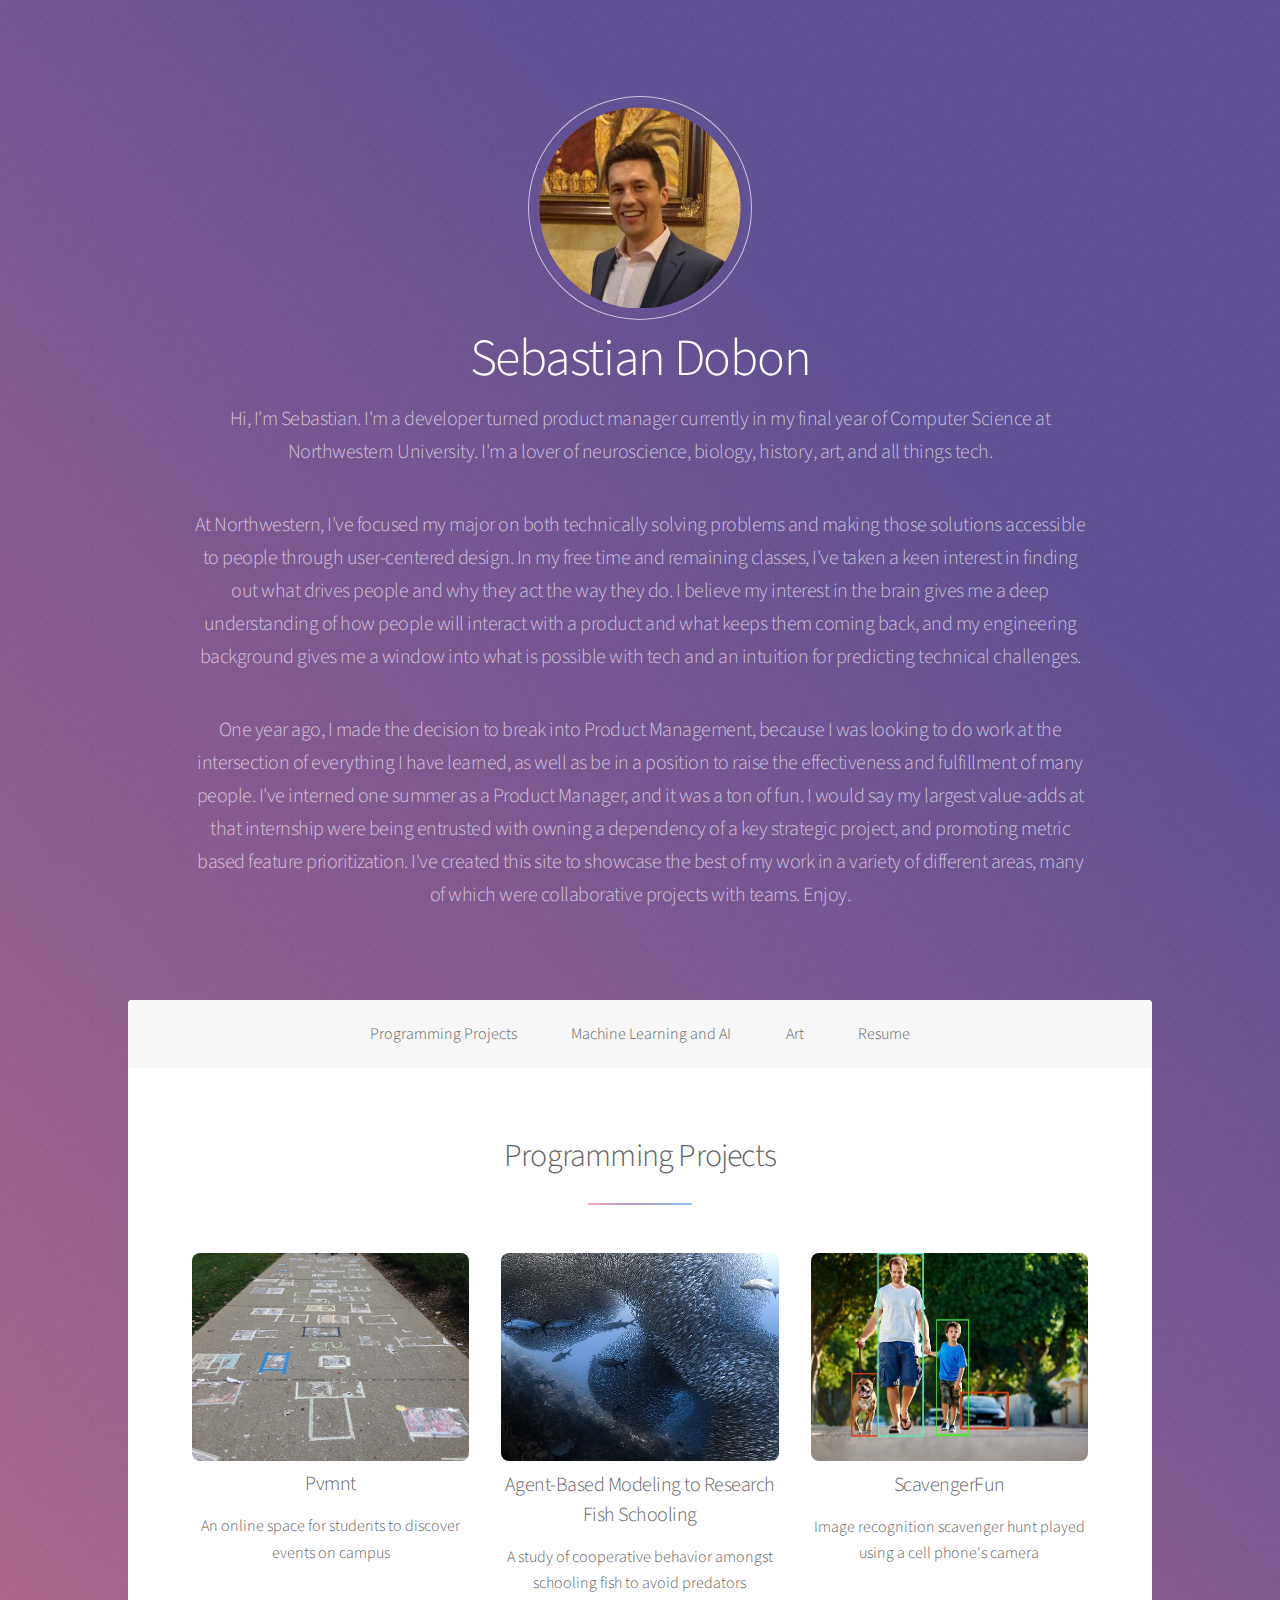
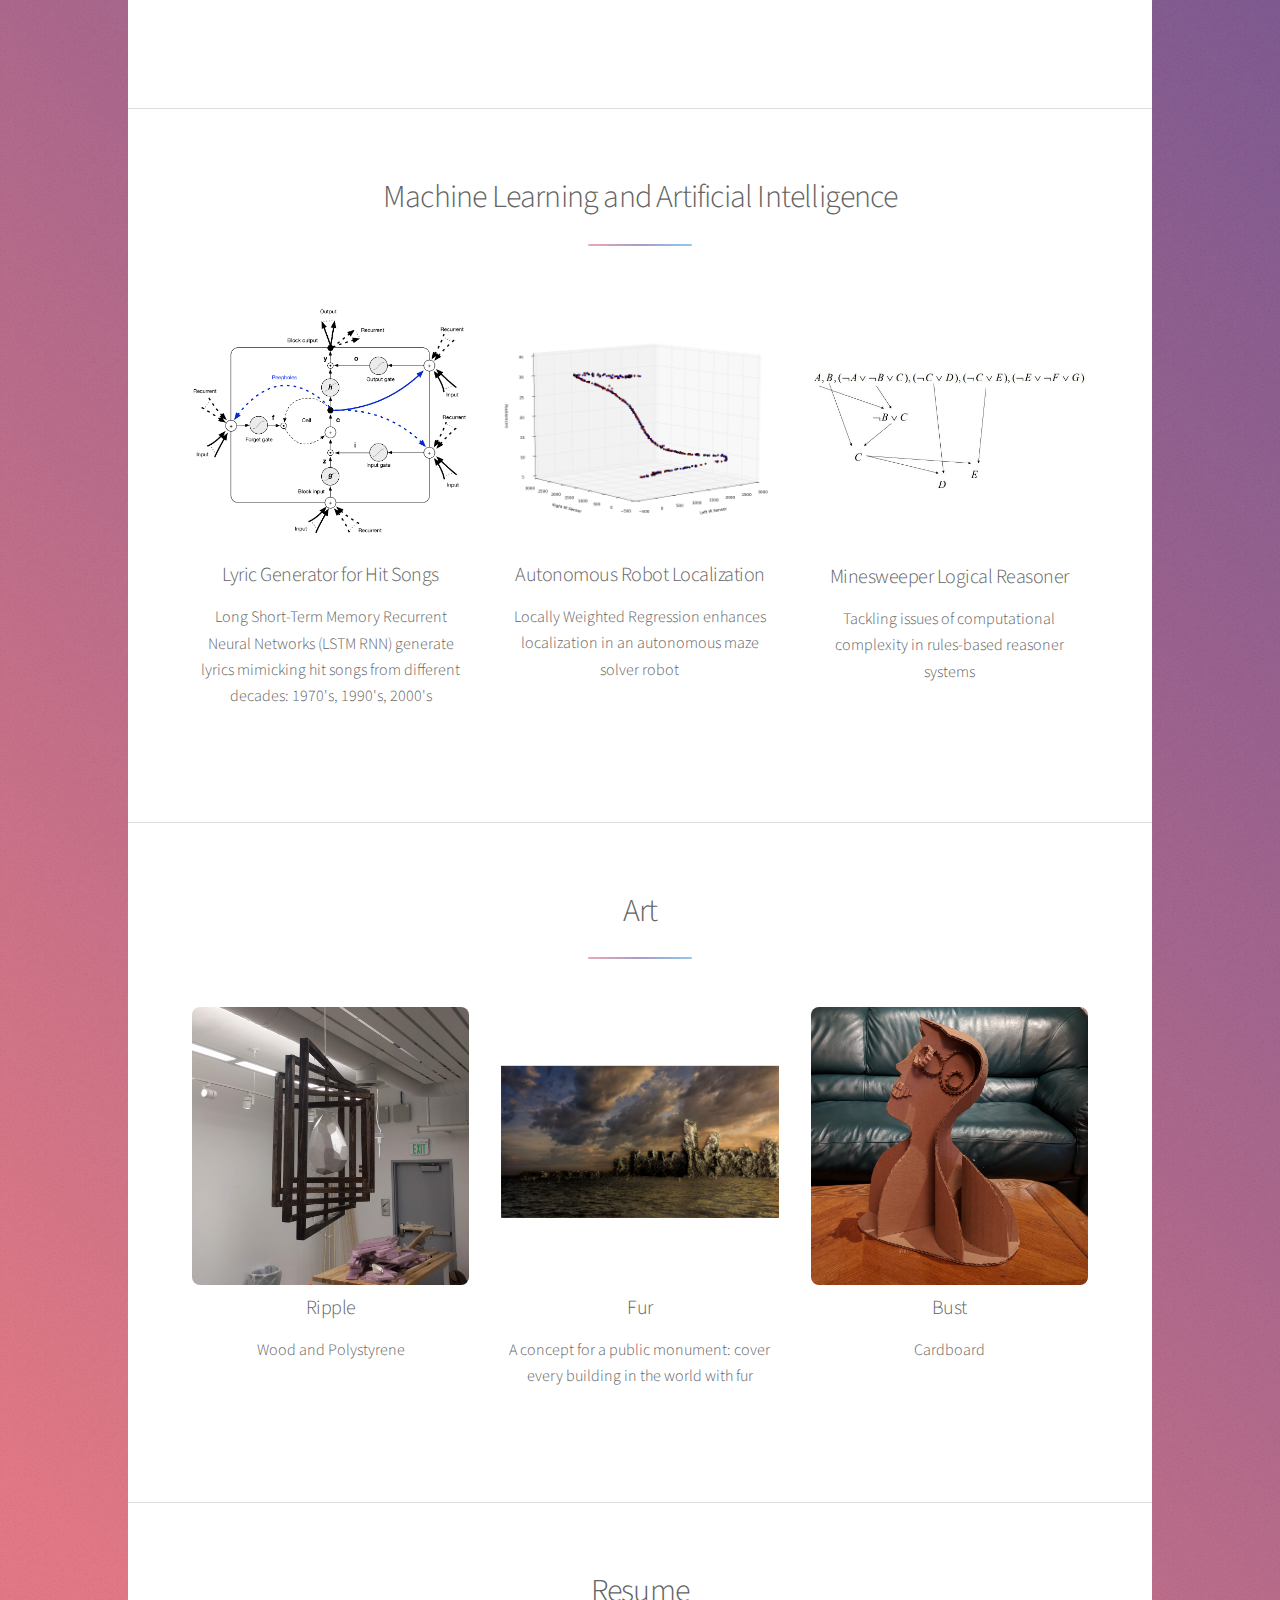
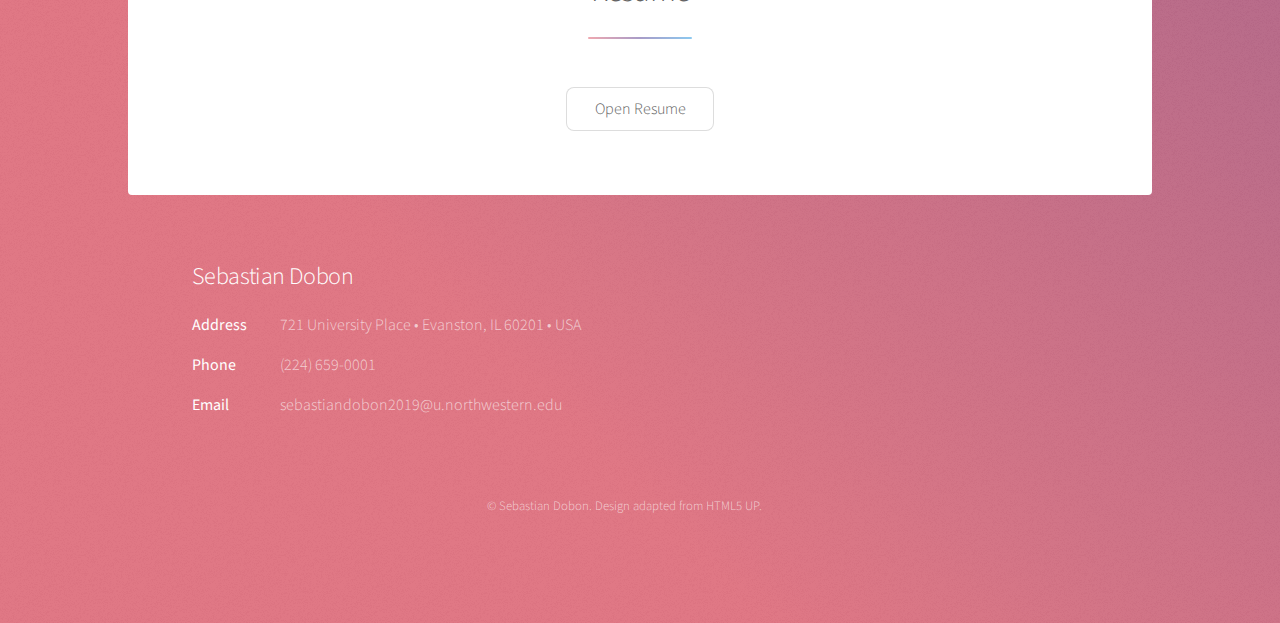
==== index.html @ e18beb7f "bio" ====
<!DOCTYPE HTML>

<html>
	<head>
		<title>Sebastian Dobon</title>
		<meta charset="utf-8" />
		<meta name="viewport" content="width=device-width, initial-scale=1, user-scalable=no" />
		<link rel="stylesheet" href="assets/css/main.css" />
		<link rel="shortcut icon" href="favicon.ico" type="image/x-icon">
		<noscript><link rel="stylesheet" href="assets/css/noscript.css" /></noscript>
		<!-- Global site tag (gtag.js) - Google Analytics -->
		<script async src="https://www.googletagmanager.com/gtag/js?id=UA-135000504-1"></script>
		<script>
		  window.dataLayer = window.dataLayer || [];
		  function gtag(){dataLayer.push(arguments);}
		  gtag('js', new Date());

		  gtag('config', 'UA-135000504-1');
		</script>

	</head>
	<body class="is-preload">

		<!-- Wrapper -->
			<div id="wrapper">

				<!-- Header -->
					<header id="header" class="alt">
						<span><img class="headshot" src="images/headshot.jpg" alt="" style="width: 25%"/></span>
						<h1>Sebastian Dobon</h1>
						<p>Hi, I'm Sebastian. I'm a developer turned product manager currently in my final year of Computer Science at Northwestern University. I'm a lover of neuroscience, biology, history, art, and all things tech.</p>
						 <!-- I've found my purpose to be to analyze how to get maximum enjoyment out of life, and share my findings with others. I love to see people laugh and smile.</p> -->
						<p>At Northwestern, I've focused my major on both technically solving problems and making those solutions accessible to people through user-centered design. In my free time and remaining classes, I've taken a keen interest in finding out what drives people and why they act the way they do.  I believe my interest in the brain gives me a deep understanding of how people will interact with a product and what keeps them coming back, and my engineering background gives me a window into what is possible with tech and an intuition for predicting technical challenges.</p>
						<p>One year ago, I made the decision to break into Product Management, because I was looking to do work at the intersection of everything I have learned, as well as be in a position to raise the effectiveness and fulfillment of many people. I've interned one summer as a Product Manager, and it was a ton of fun.  I would say my largest value-adds at that internship were being entrusted with owning a dependency of a key strategic project, and promoting metric based feature prioritization. I've created this site to showcase the best of my work in a variety of different areas, many of which were collaborative projects with teams. Enjoy.
					</p>
					</header>

				<!-- Nav -->
					<nav id="nav">
						<ul>
							<!-- <li><a href="#intro" class="active">Introduction</a></li> -->
							<li><a href="#second">Programming Projects</a></li>
							<li><a href="#first">Machine Learning and AI</a></li>
							<li><a href="#art">Art</a></li>
							<!-- <li><a href="assets/Sebastian Dobon2019.PDF" target="_blank">Resume</a></li> -->
							<li><a href="#resume">Resume</a></li>
						</ul>
					</nav>

				<!-- Main -->
					<div id="main">

						<!-- Programming Projects -->
							<section id="second" class="main special">
								<header class="major">
									<h2>Programming Projects</h2>
								</header>
								<ul class="features">
									<li style="cursor: pointer">
										<a href="./pages/pvmnt.html">
											<span><img class="image" src="images/pp/pvmnt/cover.jpg" alt="" style="max-width: 100%"/></span>
											<h3>Pvmnt</h3>
											<p>An online space for students to discover events on campus</p>
										</a>
									</li>
									<li style="cursor: pointer">
										<a href="./pages/schooling.html">
											<span><img class="image" src="images/pp/schooling/cover.jpg" alt="" style="max-width: 100%"/></span>
											<h3>Agent-Based Modeling to Research Fish Schooling</h3>
											<p>A study of cooperative behavior amongst schooling fish to avoid predators</p>
										</a>
									</li>
									<li style="cursor: pointer">
										<a href="./pages/sf.html">
											<span><img class="image" src="images/pp/sf/cover.jpg" alt="" style="max-width: 100%"/></span>
											<h3>ScavengerFun</h3>
											<p>Image recognition scavenger hunt played using a cell phone's camera</p>
										</a>
									</li>
								</ul>
								<!-- <footer class="major">
									<ul class="actions special">
										<li><a href="generic.html" class="button">Learn More</a></li>
									</ul>
								</footer> -->
							</section>

						<!-- AI -->
							<section id="first" class="main special">
								<header class="major">
									<h2>Machine Learning and Artificial Intelligence</h2>
								</header>
								<ul class="features">
									<li style="cursor: pointer">
										<a href="./pages/lstm.html">
											<span><img src="images/mlai/lstm/cover.png" alt="" style="max-width: 100%"/ ></span>
											<h3>Lyric Generator for Hit Songs</h3>
											<p>Long Short-Term Memory Recurrent Neural Networks (LSTM RNN) generate lyrics mimicking hit songs from different decades: 1970's, 1990's, 2000's</p>
										</a>
									</li>
									<li style="cursor: pointer">
										<a href="./pages/localization.html">
											<span><img src="images/mlai/localization/cover.png" alt="" style="max-width: 100%"/ ></span>
											<h3>Autonomous Robot Localization</h3>
											<p>Locally Weighted Regression enhances localization in an autonomous maze solver robot</p>
										</a>
									</li>
									<li style="cursor: pointer">
										<a href="./pages/minesweeper.html">
											<span><img src="images/mlai/minesweeper/cover.png" alt="" style="max-width: 100%"/ ></span>
											<h3>Minesweeper Logical Reasoner</h3>
											<p>Tackling issues of computational complexity in rules-based reasoner systems</p>
										</a>
									</li>
								</ul>
								<!-- <footer class="major">
									<ul class="actions special">
										<li><a href="generic.html" class="button">Learn More</a></li>
									</ul>
								</footer> -->
							</section>



						<!-- Art -->
							<section id="art" class="main special">
									<header class="major">
										<h2>Art</h2>
									</header>
									<ul class="features">
										<li  style="cursor: pointer">
											<a href="images/art/ripple/cover.jpg">
												<span><img class="image" src="images/art/ripple/cover.jpg" alt="" style="max-width: 100%"/></span>
												<h3>Ripple</h3>
												<p>Wood and Polystyrene</p>
											</a>
										</li>
										<li style="cursor: pointer">
											<a href="images/art/fur/cover.jpg">
												<span><img class="image" src="images/art/fur/cover.jpg" alt="" style="max-width: 100%"/></span>
												<h3>Fur</h3>
												<p>A concept for a public monument: cover every building in the world with fur</p>
											</a>
										</li>
										<li style="cursor: pointer">
											<a href="images/art/bust/cover.jpg">
												<span><img class="image" src="images/art/bust/cover.jpg" alt="" style="max-width: 100%"/></span>
												<h3>Bust</h3>
												<p>Cardboard</p>
											</a>
										</li>
									</ul>
									<!-- <footer class="major">
										<ul class="actions special">
											<li><a href="generic.html" class="button">Learn More</a></li>
										</ul>
									</footer> -->
								</section>

							<!-- Resume -->
								<section id="resume" class="main special">
										<header class="major">
											<h2>Resume</h2>
										</header>
										<ul class="actions">
											<li class="center"><a href="SebastianDobon2019.pdf" target="_blank" class="button">Open Resume</a></li>
										</ul>
									</section>



					</div>

				<!-- Footer -->
					<footer id="footer">
						<!-- <section>
							<h2>Aliquam sed mauris</h2>
							<p>Sed lorem ipsum dolor sit amet et nullam consequat feugiat consequat magna adipiscing tempus etiam dolore veroeros. eget dapibus mauris. Cras aliquet, nisl ut viverra sollicitudin, ligula erat egestas velit, vitae tincidunt odio.</p>
							<ul class="actions">
								<li><a href="generic.html" class="button">Learn More</a></li>
							</ul>
						</section> -->
						<section>
							<h2>Sebastian Dobon</h2>
							<dl class="alt">
								<dt>Address</dt>
								<dd>721 University Place &bull; Evanston, IL 60201 &bull; USA</dd>
								<dt>Phone</dt>
								<dd>(224) 659-0001</dd>
								<dt>Email</dt>
								<dd><a href="#">sebastiandobon2019@u.northwestern.edu</a></dd>
							</dl>
							<!-- <ul class="icons">
								<li><a href="#" class="icon fa-twitter alt"><span class="label">Twitter</span></a></li>
								<li><a href="#" class="icon fa-facebook alt"><span class="label">Facebook</span></a></li>
								<li><a href="#" class="icon fa-instagram alt"><span class="label">Instagram</span></a></li>
								<li><a href="#" class="icon fa-github alt"><span class="label">GitHub</span></a></li>
								<li><a href="#" class="icon fa-dribbble alt"><span class="label">Dribbble</span></a></li>
							</ul> -->
						</section>
						<p class="copyright">&copy; Sebastian Dobon. Design adapted from <a href="https://html5up.net">HTML5 UP</a>.</p>
					</footer>

			</div>

		<!-- Scripts -->
			<script src="assets/js/jquery.min.js"></script>
			<script src="assets/js/jquery.scrollex.min.js"></script>
			<script src="assets/js/jquery.scrolly.min.js"></script>
			<script src="assets/js/browser.min.js"></script>
			<script src="assets/js/breakpoints.min.js"></script>
			<script src="assets/js/util.js"></script>
			<script src="assets/js/main.js"></script>

	</body>
</html>


<!-- Introduction -->
	<!-- <section id="intro" class="main">
		<div class="spotlight">
			<div class="content">
				<header class="major">
					<h2>Ipsum sed adipiscing</h2>
				</header>
				<p>Sed lorem ipsum dolor sit amet nullam consequat feugiat consequat magna
				adipiscing magna etiam amet veroeros. Lorem ipsum dolor tempus sit cursus.
				Tempus nisl et nullam lorem ipsum dolor sit amet aliquam.</p>
				<ul class="actions">
					<li><a href="generic.html" class="button">Learn More</a></li>
				</ul>
			</div>
			<span class="image"><img src="images/pic01.jpg" alt="" /></span>
		</div>
	</section> -->

	<!-- Second Section -->
		<!-- <section id="second" class="main special">
			<header class="major">
				<h2>Ipsum consequat</h2>
				<p>Donec imperdiet consequat consequat. Suspendisse feugiat congue<br />
				posuere. Nulla massa urna, fermentum eget quam aliquet.</p>
			</header>
			<ul class="statistics">
				<li class="style1">
					<span class="icon fa-code-fork"></span>
					<strong>5,120</strong> Etiam
				</li>
				<li class="style2">
					<span class="icon fa-folder-open-o"></span>
					<strong>8,192</strong> Magna
				</li>
				<li class="style3">
					<span class="icon fa-signal"></span>
					<strong>2,048</strong> Tempus
				</li>
				<li class="style4">
					<span class="icon fa-laptop"></span>
					<strong>4,096</strong> Aliquam
				</li>
				<li class="style5">
					<span class="icon fa-diamond"></span>
					<strong>1,024</strong> Nullam
				</li>
			</ul>
			<p class="content">Nam elementum nisl et mi a commodo porttitor. Morbi sit amet nisl eu arcu faucibus hendrerit vel a risus. Nam a orci mi, elementum ac arcu sit amet, fermentum pellentesque et purus. Integer maximus varius lorem, sed convallis diam accumsan sed. Etiam porttitor placerat sapien, sed eleifend a enim pulvinar faucibus semper quis ut arcu. Ut non nisl a mollis est efficitur vestibulum. Integer eget purus nec nulla mattis et accumsan ut magna libero. Morbi auctor iaculis porttitor. Sed ut magna ac risus et hendrerit scelerisque. Praesent eleifend lacus in lectus aliquam porta. Cras eu ornare dui curabitur lacinia.</p>
			<footer class="major">
				<ul class="actions special">
					<li><a href="generic.html" class="button">Learn More</a></li>
				</ul>
			</footer>
		</section> -->


		<!-- Get Started -->
			<!-- <section id="cta" class="main special">
				<header class="major">
					<h2>Congue imperdiet</h2>
					<p>Donec imperdiet consequat consequat. Suspendisse feugiat congue<br />
					posuere. Nulla massa urna, fermentum eget quam aliquet.</p>
				</header>
				<footer class="major">
					<ul class="actions special">
						<li><a href="generic.html" class="button primary">Get Started</a></li>
						<li><a href="generic.html" class="button">Learn More</a></li>
					</ul>
				</footer>
			</section> -->
---- assets/css/main.css ----
@import url(font-awesome.min.css);
@import "https://fonts.googleapis.com/css?family=Source+Sans+Pro:300,400";

/*
	Stellar by HTML5 UP
	html5up.net | @ajlkn
	Free for personal and commercial use under the CCA 3.0 license (html5up.net/license)
*/

html, body, div, span, applet, object,
iframe, h1, h2, h3, h4, h5, h6, p, blockquote,
pre, a, abbr, acronym, address, big, cite,
code, del, dfn, em, img, ins, kbd, q, s, samp,
small, strike, strong, sub, sup, tt, var, b,
u, i, center, dl, dt, dd, ol, ul, li, fieldset,
form, label, legend, table, caption, tbody,
tfoot, thead, tr, th, td, article, aside,
canvas, details, embed, figure, figcaption,
footer, header, hgroup, menu, nav, output, ruby,
section, summary, time, mark, audio, video {
	margin: 0;
	padding: 0;
	border: 0;
	font-size: 100%;
	font: inherit;
	vertical-align: baseline;}

article, aside, details, figcaption, figure,
footer, header, hgroup, menu, nav, section {
	display: block;}

body {
	line-height: 1;
}

ol, ul {
	list-style: none;
}

blockquote, q {
	quotes: none;
}

	blockquote:before, blockquote:after, q:before, q:after {
		content: '';
		content: none;
	}

table {
	border-collapse: collapse;
	border-spacing: 0;
}

body {
	-webkit-text-size-adjust: none;
}

mark {
	background-color: transparent;
	color: inherit;
}

input::-moz-focus-inner {
	border: 0;
	padding: 0;
}

input, select, textarea {
	-moz-appearance: none;
	-webkit-appearance: none;
	-ms-appearance: none;
	appearance: none;
}

/* Basic */

	@-ms-viewport {
		width: device-width;
	}

	body {
		-ms-overflow-style: scrollbar;
	}

	@media screen and (max-width: 480px) {

		html, body {
			min-width: 320px;
		}

	}

	html {
		box-sizing: border-box;
	}

	*, *:before, *:after {
		box-sizing: inherit;
	}

	body {
		background-color: #935d8c;
		background-image: url("images/overlay.png"), -moz-linear-gradient(45deg, #e37682 15%, #5f4d93 85%);
		background-image: url("images/overlay.png"), -webkit-linear-gradient(45deg, #e37682 15%, #5f4d93 85%);
		background-image: url("images/overlay.png"), -ms-linear-gradient(45deg, #e37682 15%, #5f4d93 85%);
		background-image: url("images/overlay.png"), linear-gradient(45deg, #e37682 15%, #5f4d93 85%);
	}

		body.is-preload *, body.is-preload *:before, body.is-preload *:after {
			-moz-animation: none !important;
			-webkit-animation: none !important;
			-ms-animation: none !important;
			animation: none !important;
			-moz-transition: none !important;
			-webkit-transition: none !important;
			-ms-transition: none !important;
			transition: none !important;
		}

/* Type */

	body {
		background-color: #935d8c;
		color: rgba(255, 255, 255, 0.65);
	}

	body, input, select, textarea {
		font-family: "Source Sans Pro", Helvetica, sans-serif;
		font-size: 17pt;
		font-weight: 300;
		line-height: 1.65;
	}

		@media screen and (max-width: 1680px) {

			body, input, select, textarea {
				font-size: 14pt;
			}

		}

		@media screen and (max-width: 1280px) {

			body, input, select, textarea {
				font-size: 12pt;
			}

		}

		@media screen and (max-width: 360px) {

			body, input, select, textarea {
				font-size: 11pt;
			}

		}

	a {
		-moz-transition: color 0.2s ease, border-bottom 0.2s ease;
		-webkit-transition: color 0.2s ease, border-bottom 0.2s ease;
		-ms-transition: color 0.2s ease, border-bottom 0.2s ease;
		transition: color 0.2s ease, border-bottom 0.2s ease;
		text-decoration: none;
		color: inherit;
	}

		a:hover {
			border-bottom-color: transparent;
		}

	strong, b {
		font-weight: 400;
	}

	em, i {
		font-style: italic;
	}

	p {
		margin: 0 0 2em 0;
	}

		p.content {
			-moz-columns: 20em 2;
			-webkit-columns: 20em 2;
			-ms-columns: 20em 2;
			columns: 20em 2;
			-moz-column-gap: 2em;
			-webkit-column-gap: 2em;
			-ms-column-gap: 2em;
			column-gap: 2em;
			text-align: justify;
		}

	h1, h2, h3, h4, h5, h6 {
		font-weight: 300;
		line-height: 1.5;
		margin: 0 0 0.7em 0;
		letter-spacing: -0.025em;
	}

		h1 a, h2 a, h3 a, h4 a, h5 a, h6 a {
			color: inherit;
			text-decoration: none;
		}

	h1 {
		font-size: 2.5em;
		line-height: 1.2;
	}

	h2 {
		font-size: 1.5em;
	}

	h3 {
		font-size: 1.25em;
	}

	h4 {
		font-size: 1.1em;
	}

	h5 {
		font-size: 0.9em;
	}

	h6 {
		font-size: 0.7em;
	}

	@media screen and (max-width: 736px) {

		h1 {
			font-size: 2em;
		}

	}

	sub {
		font-size: 0.8em;
		position: relative;
		top: 0.5em;
	}

	sup {
		font-size: 0.8em;
		position: relative;
		top: -0.5em;
	}

	blockquote {
		border-left: solid 4px;
		font-style: italic;
		margin: 0 0 2em 0;
		padding: 0.5em 0 0.5em 2em;
	}

	code {
		border-radius: 8px;
		border: solid 1px;
		font-family: "Courier New", monospace;
		font-size: 0.9em;
		margin: 0 0.25em;
		padding: 0.25em 0.65em;
	}

	pre {
		-webkit-overflow-scrolling: touch;
		font-family: "Courier New", monospace;
		font-size: 0.9em;
		margin: 0 0 2em 0;
	}

		pre code {
			display: block;
			line-height: 1.75;
			padding: 1em 1.5em;
			overflow-x: auto;
		}

	hr {
		border: 0;
		border-bottom: solid 1px;
		margin: 2em 0;
	}

		hr.major {
			margin: 3em 0;
		}

	.align-left {
		text-align: left;
	}

	.align-center {
		text-align: center;
	}

	.align-right {
		text-align: right;
	}

	input, select, textarea {
		color: #ffffff;
	}

	a:hover {
		color: #ffffff;
	}

	strong, b {
		color: #ffffff;
	}

	h1, h2, h3, h4, h5, h6 {
		color: #ffffff;
	}

	blockquote {
		border-left-color: rgba(255, 255, 255, 0.35);
	}

	code {
		background: rgba(255, 255, 255, 0.075);
		border-color: rgba(255, 255, 255, 0.35);
	}

	hr {
		border-bottom-color: rgba(255, 255, 255, 0.35);
	}

/* Row */

	.row {
		display: flex;
		flex-wrap: wrap;
		box-sizing: border-box;
		align-items: stretch;
	}

		.row > * {
			box-sizing: border-box;
		}

		.row.gtr-uniform > * > :last-child {
			margin-bottom: 0;
		}

		.row.aln-left {
			justify-content: flex-start;
		}

		.row.aln-center {
			justify-content: center;
		}

		.row.aln-right {
			justify-content: flex-end;
		}

		.row.aln-top {
			align-items: flex-start;
		}

		.row.aln-middle {
			align-items: center;
		}

		.row.aln-bottom {
			align-items: flex-end;
		}

		.row > .imp {
			order: -1;
		}

		.row > .col-1 {
			width: 8.3333333333%;
		}

		.row > .off-1 {
			margin-left: 8.3333333333%;
		}

		.row > .col-2 {
			width: 16.6666666667%;
		}

		.row > .off-2 {
			margin-left: 16.6666666667%;
		}

		.row > .col-3 {
			width: 25%;
		}

		.row > .off-3 {
			margin-left: 25%;
		}

		.row > .col-4 {
			width: 33.3333333333%;
		}

		.row > .off-4 {
			margin-left: 33.3333333333%;
		}

		.row > .col-5 {
			width: 41.6666666667%;
		}

		.row > .off-5 {
			margin-left: 41.6666666667%;
		}

		.row > .col-6 {
			width: 50%;
		}

		.row > .off-6 {
			margin-left: 50%;
		}

		.row > .col-7 {
			width: 58.3333333333%;
		}

		.row > .off-7 {
			margin-left: 58.3333333333%;
		}

		.row > .col-8 {
			width: 66.6666666667%;
		}

		.row > .off-8 {
			margin-left: 66.6666666667%;
		}

		.row > .col-9 {
			width: 75%;
		}

		.row > .off-9 {
			margin-left: 75%;
		}

		.row > .col-10 {
			width: 83.3333333333%;
		}

		.row > .off-10 {
			margin-left: 83.3333333333%;
		}

		.row > .col-11 {
			width: 91.6666666667%;
		}

		.row > .off-11 {
			margin-left: 91.6666666667%;
		}

		.row > .col-12 {
			width: 100%;
		}

		.row > .off-12 {
			margin-left: 100%;
		}

		.row.gtr-0 {
			margin-top: 0;
			margin-left: 0em;
		}

			.row.gtr-0 > * {
				padding: 0 0 0 0em;
			}

			.row.gtr-0.gtr-uniform {
				margin-top: 0em;
			}

				.row.gtr-0.gtr-uniform > * {
					padding-top: 0em;
				}

		.row.gtr-25 {
			margin-top: 0;
			margin-left: -0.375em;
		}

			.row.gtr-25 > * {
				padding: 0 0 0 0.375em;
			}

			.row.gtr-25.gtr-uniform {
				margin-top: -0.375em;
			}

				.row.gtr-25.gtr-uniform > * {
					padding-top: 0.375em;
				}

		.row.gtr-50 {
			margin-top: 0;
			margin-left: -0.75em;
		}

			.row.gtr-50 > * {
				padding: 0 0 0 0.75em;
			}

			.row.gtr-50.gtr-uniform {
				margin-top: -0.75em;
			}

				.row.gtr-50.gtr-uniform > * {
					padding-top: 0.75em;
				}

		.row {
			margin-top: 0;
			margin-left: -1.5em;
		}

			.row > * {
				padding: 0 0 0 1.5em;
			}

			.row.gtr-uniform {
				margin-top: -1.5em;
			}

				.row.gtr-uniform > * {
					padding-top: 1.5em;
				}

		.row.gtr-150 {
			margin-top: 0;
			margin-left: -2.25em;
		}

			.row.gtr-150 > * {
				padding: 0 0 0 2.25em;
			}

			.row.gtr-150.gtr-uniform {
				margin-top: -2.25em;
			}

				.row.gtr-150.gtr-uniform > * {
					padding-top: 2.25em;
				}

		.row.gtr-200 {
			margin-top: 0;
			margin-left: -3em;
		}

			.row.gtr-200 > * {
				padding: 0 0 0 3em;
			}

			.row.gtr-200.gtr-uniform {
				margin-top: -3em;
			}

				.row.gtr-200.gtr-uniform > * {
					padding-top: 3em;
				}

		@media screen and (max-width: 1680px) {

			.row {
				display: flex;
				flex-wrap: wrap;
				box-sizing: border-box;
				align-items: stretch;
			}

				.row > * {
					box-sizing: border-box;
				}

				.row.gtr-uniform > * > :last-child {
					margin-bottom: 0;
				}

				.row.aln-left {
					justify-content: flex-start;
				}

				.row.aln-center {
					justify-content: center;
				}

				.row.aln-right {
					justify-content: flex-end;
				}

				.row.aln-top {
					align-items: flex-start;
				}

				.row.aln-middle {
					align-items: center;
				}

				.row.aln-bottom {
					align-items: flex-end;
				}

				.row > .imp-xlarge {
					order: -1;
				}

				.row > .col-1-xlarge {
					width: 8.3333333333%;
				}

				.row > .off-1-xlarge {
					margin-left: 8.3333333333%;
				}

				.row > .col-2-xlarge {
					width: 16.6666666667%;
				}

				.row > .off-2-xlarge {
					margin-left: 16.6666666667%;
				}

				.row > .col-3-xlarge {
					width: 25%;
				}

				.row > .off-3-xlarge {
					margin-left: 25%;
				}

				.row > .col-4-xlarge {
					width: 33.3333333333%;
				}

				.row > .off-4-xlarge {
					margin-left: 33.3333333333%;
				}

				.row > .col-5-xlarge {
					width: 41.6666666667%;
				}

				.row > .off-5-xlarge {
					margin-left: 41.6666666667%;
				}

				.row > .col-6-xlarge {
					width: 50%;
				}

				.row > .off-6-xlarge {
					margin-left: 50%;
				}

				.row > .col-7-xlarge {
					width: 58.3333333333%;
				}

				.row > .off-7-xlarge {
					margin-left: 58.3333333333%;
				}

				.row > .col-8-xlarge {
					width: 66.6666666667%;
				}

				.row > .off-8-xlarge {
					margin-left: 66.6666666667%;
				}

				.row > .col-9-xlarge {
					width: 75%;
				}

				.row > .off-9-xlarge {
					margin-left: 75%;
				}

				.row > .col-10-xlarge {
					width: 83.3333333333%;
				}

				.row > .off-10-xlarge {
					margin-left: 83.3333333333%;
				}

				.row > .col-11-xlarge {
					width: 91.6666666667%;
				}

				.row > .off-11-xlarge {
					margin-left: 91.6666666667%;
				}

				.row > .col-12-xlarge {
					width: 100%;
				}

				.row > .off-12-xlarge {
					margin-left: 100%;
				}

				.row.gtr-0 {
					margin-top: 0;
					margin-left: 0em;
				}

					.row.gtr-0 > * {
						padding: 0 0 0 0em;
					}

					.row.gtr-0.gtr-uniform {
						margin-top: 0em;
					}

						.row.gtr-0.gtr-uniform > * {
							padding-top: 0em;
						}

				.row.gtr-25 {
					margin-top: 0;
					margin-left: -0.375em;
				}

					.row.gtr-25 > * {
						padding: 0 0 0 0.375em;
					}

					.row.gtr-25.gtr-uniform {
						margin-top: -0.375em;
					}

						.row.gtr-25.gtr-uniform > * {
							padding-top: 0.375em;
						}

				.row.gtr-50 {
					margin-top: 0;
					margin-left: -0.75em;
				}

					.row.gtr-50 > * {
						padding: 0 0 0 0.75em;
					}

					.row.gtr-50.gtr-uniform {
						margin-top: -0.75em;
					}

						.row.gtr-50.gtr-uniform > * {
							padding-top: 0.75em;
						}

				.row {
					margin-top: 0;
					margin-left: -1.5em;
				}

					.row > * {
						padding: 0 0 0 1.5em;
					}

					.row.gtr-uniform {
						margin-top: -1.5em;
					}

						.row.gtr-uniform > * {
							padding-top: 1.5em;
						}

				.row.gtr-150 {
					margin-top: 0;
					margin-left: -2.25em;
				}

					.row.gtr-150 > * {
						padding: 0 0 0 2.25em;
					}

					.row.gtr-150.gtr-uniform {
						margin-top: -2.25em;
					}

						.row.gtr-150.gtr-uniform > * {
							padding-top: 2.25em;
						}

				.row.gtr-200 {
					margin-top: 0;
					margin-left: -3em;
				}

					.row.gtr-200 > * {
						padding: 0 0 0 3em;
					}

					.row.gtr-200.gtr-uniform {
						margin-top: -3em;
					}

						.row.gtr-200.gtr-uniform > * {
							padding-top: 3em;
						}

		}

		@media screen and (max-width: 1280px) {

			.row {
				display: flex;
				flex-wrap: wrap;
				box-sizing: border-box;
				align-items: stretch;
			}

				.row > * {
					box-sizing: border-box;
				}

				.row.gtr-uniform > * > :last-child {
					margin-bottom: 0;
				}

				.row.aln-left {
					justify-content: flex-start;
				}

				.row.aln-center {
					justify-content: center;
				}

				.row.aln-right {
					justify-content: flex-end;
				}

				.row.aln-top {
					align-items: flex-start;
				}

				.row.aln-middle {
					align-items: center;
				}

				.row.aln-bottom {
					align-items: flex-end;
				}

				.row > .imp-large {
					order: -1;
				}

				.row > .col-1-large {
					width: 8.3333333333%;
				}

				.row > .off-1-large {
					margin-left: 8.3333333333%;
				}

				.row > .col-2-large {
					width: 16.6666666667%;
				}

				.row > .off-2-large {
					margin-left: 16.6666666667%;
				}

				.row > .col-3-large {
					width: 25%;
				}

				.row > .off-3-large {
					margin-left: 25%;
				}

				.row > .col-4-large {
					width: 33.3333333333%;
				}

				.row > .off-4-large {
					margin-left: 33.3333333333%;
				}

				.row > .col-5-large {
					width: 41.6666666667%;
				}

				.row > .off-5-large {
					margin-left: 41.6666666667%;
				}

				.row > .col-6-large {
					width: 50%;
				}

				.row > .off-6-large {
					margin-left: 50%;
				}

				.row > .col-7-large {
					width: 58.3333333333%;
				}

				.row > .off-7-large {
					margin-left: 58.3333333333%;
				}

				.row > .col-8-large {
					width: 66.6666666667%;
				}

				.row > .off-8-large {
					margin-left: 66.6666666667%;
				}

				.row > .col-9-large {
					width: 75%;
				}

				.row > .off-9-large {
					margin-left: 75%;
				}

				.row > .col-10-large {
					width: 83.3333333333%;
				}

				.row > .off-10-large {
					margin-left: 83.3333333333%;
				}

				.row > .col-11-large {
					width: 91.6666666667%;
				}

				.row > .off-11-large {
					margin-left: 91.6666666667%;
				}

				.row > .col-12-large {
					width: 100%;
				}

				.row > .off-12-large {
					margin-left: 100%;
				}

				.row.gtr-0 {
					margin-top: 0;
					margin-left: 0em;
				}

					.row.gtr-0 > * {
						padding: 0 0 0 0em;
					}

					.row.gtr-0.gtr-uniform {
						margin-top: 0em;
					}

						.row.gtr-0.gtr-uniform > * {
							padding-top: 0em;
						}

				.row.gtr-25 {
					margin-top: 0;
					margin-left: -0.375em;
				}

					.row.gtr-25 > * {
						padding: 0 0 0 0.375em;
					}

					.row.gtr-25.gtr-uniform {
						margin-top: -0.375em;
					}

						.row.gtr-25.gtr-uniform > * {
							padding-top: 0.375em;
						}

				.row.gtr-50 {
					margin-top: 0;
					margin-left: -0.75em;
				}

					.row.gtr-50 > * {
						padding: 0 0 0 0.75em;
					}

					.row.gtr-50.gtr-uniform {
						margin-top: -0.75em;
					}

						.row.gtr-50.gtr-uniform > * {
							padding-top: 0.75em;
						}

				.row {
					margin-top: 0;
					margin-left: -1.5em;
				}

					.row > * {
						padding: 0 0 0 1.5em;
					}

					.row.gtr-uniform {
						margin-top: -1.5em;
					}

						.row.gtr-uniform > * {
							padding-top: 1.5em;
						}

				.row.gtr-150 {
					margin-top: 0;
					margin-left: -2.25em;
				}

					.row.gtr-150 > * {
						padding: 0 0 0 2.25em;
					}

					.row.gtr-150.gtr-uniform {
						margin-top: -2.25em;
					}

						.row.gtr-150.gtr-uniform > * {
							padding-top: 2.25em;
						}

				.row.gtr-200 {
					margin-top: 0;
					margin-left: -3em;
				}

					.row.gtr-200 > * {
						padding: 0 0 0 3em;
					}

					.row.gtr-200.gtr-uniform {
						margin-top: -3em;
					}

						.row.gtr-200.gtr-uniform > * {
							padding-top: 3em;
						}

		}

		@media screen and (max-width: 980px) {

			.row {
				display: flex;
				flex-wrap: wrap;
				box-sizing: border-box;
				align-items: stretch;
			}

				.row > * {
					box-sizing: border-box;
				}

				.row.gtr-uniform > * > :last-child {
					margin-bottom: 0;
				}

				.row.aln-left {
					justify-content: flex-start;
				}

				.row.aln-center {
					justify-content: center;
				}

				.row.aln-right {
					justify-content: flex-end;
				}

				.row.aln-top {
					align-items: flex-start;
				}

				.row.aln-middle {
					align-items: center;
				}

				.row.aln-bottom {
					align-items: flex-end;
				}

				.row > .imp-medium {
					order: -1;
				}

				.row > .col-1-medium {
					width: 8.3333333333%;
				}

				.row > .off-1-medium {
					margin-left: 8.3333333333%;
				}

				.row > .col-2-medium {
					width: 16.6666666667%;
				}

				.row > .off-2-medium {
					margin-left: 16.6666666667%;
				}

				.row > .col-3-medium {
					width: 25%;
				}

				.row > .off-3-medium {
					margin-left: 25%;
				}

				.row > .col-4-medium {
					width: 33.3333333333%;
				}

				.row > .off-4-medium {
					margin-left: 33.3333333333%;
				}

				.row > .col-5-medium {
					width: 41.6666666667%;
				}

				.row > .off-5-medium {
					margin-left: 41.6666666667%;
				}

				.row > .col-6-medium {
					width: 50%;
				}

				.row > .off-6-medium {
					margin-left: 50%;
				}

				.row > .col-7-medium {
					width: 58.3333333333%;
				}

				.row > .off-7-medium {
					margin-left: 58.3333333333%;
				}

				.row > .col-8-medium {
					width: 66.6666666667%;
				}

				.row > .off-8-medium {
					margin-left: 66.6666666667%;
				}

				.row > .col-9-medium {
					width: 75%;
				}

				.row > .off-9-medium {
					margin-left: 75%;
				}

				.row > .col-10-medium {
					width: 83.3333333333%;
				}

				.row > .off-10-medium {
					margin-left: 83.3333333333%;
				}

				.row > .col-11-medium {
					width: 91.6666666667%;
				}

				.row > .off-11-medium {
					margin-left: 91.6666666667%;
				}

				.row > .col-12-medium {
					width: 100%;
				}

				.row > .off-12-medium {
					margin-left: 100%;
				}

				.row.gtr-0 {
					margin-top: 0;
					margin-left: 0em;
				}

					.row.gtr-0 > * {
						padding: 0 0 0 0em;
					}

					.row.gtr-0.gtr-uniform {
						margin-top: 0em;
					}

						.row.gtr-0.gtr-uniform > * {
							padding-top: 0em;
						}

				.row.gtr-25 {
					margin-top: 0;
					margin-left: -0.375em;
				}

					.row.gtr-25 > * {
						padding: 0 0 0 0.375em;
					}

					.row.gtr-25.gtr-uniform {
						margin-top: -0.375em;
					}

						.row.gtr-25.gtr-uniform > * {
							padding-top: 0.375em;
						}

				.row.gtr-50 {
					margin-top: 0;
					margin-left: -0.75em;
				}

					.row.gtr-50 > * {
						padding: 0 0 0 0.75em;
					}

					.row.gtr-50.gtr-uniform {
						margin-top: -0.75em;
					}

						.row.gtr-50.gtr-uniform > * {
							padding-top: 0.75em;
						}

				.row {
					margin-top: 0;
					margin-left: -1.5em;
				}

					.row > * {
						padding: 0 0 0 1.5em;
					}

					.row.gtr-uniform {
						margin-top: -1.5em;
					}

						.row.gtr-uniform > * {
							padding-top: 1.5em;
						}

				.row.gtr-150 {
					margin-top: 0;
					margin-left: -2.25em;
				}

					.row.gtr-150 > * {
						padding: 0 0 0 2.25em;
					}

					.row.gtr-150.gtr-uniform {
						margin-top: -2.25em;
					}

						.row.gtr-150.gtr-uniform > * {
							padding-top: 2.25em;
						}

				.row.gtr-200 {
					margin-top: 0;
					margin-left: -3em;
				}

					.row.gtr-200 > * {
						padding: 0 0 0 3em;
					}

					.row.gtr-200.gtr-uniform {
						margin-top: -3em;
					}

						.row.gtr-200.gtr-uniform > * {
							padding-top: 3em;
						}

		}

		@media screen and (max-width: 736px) {

			.row {
				display: flex;
				flex-wrap: wrap;
				box-sizing: border-box;
				align-items: stretch;
			}

				.row > * {
					box-sizing: border-box;
				}

				.row.gtr-uniform > * > :last-child {
					margin-bottom: 0;
				}

				.row.aln-left {
					justify-content: flex-start;
				}

				.row.aln-center {
					justify-content: center;
				}

				.row.aln-right {
					justify-content: flex-end;
				}

				.row.aln-top {
					align-items: flex-start;
				}

				.row.aln-middle {
					align-items: center;
				}

				.row.aln-bottom {
					align-items: flex-end;
				}

				.row > .imp-small {
					order: -1;
				}

				.row > .col-1-small {
					width: 8.3333333333%;
				}

				.row > .off-1-small {
					margin-left: 8.3333333333%;
				}

				.row > .col-2-small {
					width: 16.6666666667%;
				}

				.row > .off-2-small {
					margin-left: 16.6666666667%;
				}

				.row > .col-3-small {
					width: 25%;
				}

				.row > .off-3-small {
					margin-left: 25%;
				}

				.row > .col-4-small {
					width: 33.3333333333%;
				}

				.row > .off-4-small {
					margin-left: 33.3333333333%;
				}

				.row > .col-5-small {
					width: 41.6666666667%;
				}

				.row > .off-5-small {
					margin-left: 41.6666666667%;
				}

				.row > .col-6-small {
					width: 50%;
				}

				.row > .off-6-small {
					margin-left: 50%;
				}

				.row > .col-7-small {
					width: 58.3333333333%;
				}

				.row > .off-7-small {
					margin-left: 58.3333333333%;
				}

				.row > .col-8-small {
					width: 66.6666666667%;
				}

				.row > .off-8-small {
					margin-left: 66.6666666667%;
				}

				.row > .col-9-small {
					width: 75%;
				}

				.row > .off-9-small {
					margin-left: 75%;
				}

				.row > .col-10-small {
					width: 83.3333333333%;
				}

				.row > .off-10-small {
					margin-left: 83.3333333333%;
				}

				.row > .col-11-small {
					width: 91.6666666667%;
				}

				.row > .off-11-small {
					margin-left: 91.6666666667%;
				}

				.row > .col-12-small {
					width: 100%;
				}

				.row > .off-12-small {
					margin-left: 100%;
				}

				.row.gtr-0 {
					margin-top: 0;
					margin-left: 0em;
				}

					.row.gtr-0 > * {
						padding: 0 0 0 0em;
					}

					.row.gtr-0.gtr-uniform {
						margin-top: 0em;
					}

						.row.gtr-0.gtr-uniform > * {
							padding-top: 0em;
						}

				.row.gtr-25 {
					margin-top: 0;
					margin-left: -0.25em;
				}

					.row.gtr-25 > * {
						padding: 0 0 0 0.25em;
					}

					.row.gtr-25.gtr-uniform {
						margin-top: -0.25em;
					}

						.row.gtr-25.gtr-uniform > * {
							padding-top: 0.25em;
						}

				.row.gtr-50 {
					margin-top: 0;
					margin-left: -0.5em;
				}

					.row.gtr-50 > * {
						padding: 0 0 0 0.5em;
					}

					.row.gtr-50.gtr-uniform {
						margin-top: -0.5em;
					}

						.row.gtr-50.gtr-uniform > * {
							padding-top: 0.5em;
						}

				.row {
					margin-top: 0;
					margin-left: -1em;
				}

					.row > * {
						padding: 0 0 0 1em;
					}

					.row.gtr-uniform {
						margin-top: -1em;
					}

						.row.gtr-uniform > * {
							padding-top: 1em;
						}

				.row.gtr-150 {
					margin-top: 0;
					margin-left: -1.5em;
				}

					.row.gtr-150 > * {
						padding: 0 0 0 1.5em;
					}

					.row.gtr-150.gtr-uniform {
						margin-top: -1.5em;
					}

						.row.gtr-150.gtr-uniform > * {
							padding-top: 1.5em;
						}

				.row.gtr-200 {
					margin-top: 0;
					margin-left: -2em;
				}

					.row.gtr-200 > * {
						padding: 0 0 0 2em;
					}

					.row.gtr-200.gtr-uniform {
						margin-top: -2em;
					}

						.row.gtr-200.gtr-uniform > * {
							padding-top: 2em;
						}

		}

		@media screen and (max-width: 480px) {

			.row {
				display: flex;
				flex-wrap: wrap;
				box-sizing: border-box;
				align-items: stretch;
			}

				.row > * {
					box-sizing: border-box;
				}

				.row.gtr-uniform > * > :last-child {
					margin-bottom: 0;
				}

				.row.aln-left {
					justify-content: flex-start;
				}

				.row.aln-center {
					justify-content: center;
				}

				.row.aln-right {
					justify-content: flex-end;
				}

				.row.aln-top {
					align-items: flex-start;
				}

				.row.aln-middle {
					align-items: center;
				}

				.row.aln-bottom {
					align-items: flex-end;
				}

				.row > .imp-xsmall {
					order: -1;
				}

				.row > .col-1-xsmall {
					width: 8.3333333333%;
				}

				.row > .off-1-xsmall {
					margin-left: 8.3333333333%;
				}

				.row > .col-2-xsmall {
					width: 16.6666666667%;
				}

				.row > .off-2-xsmall {
					margin-left: 16.6666666667%;
				}

				.row > .col-3-xsmall {
					width: 25%;
				}

				.row > .off-3-xsmall {
					margin-left: 25%;
				}

				.row > .col-4-xsmall {
					width: 33.3333333333%;
				}

				.row > .off-4-xsmall {
					margin-left: 33.3333333333%;
				}

				.row > .col-5-xsmall {
					width: 41.6666666667%;
				}

				.row > .off-5-xsmall {
					margin-left: 41.6666666667%;
				}

				.row > .col-6-xsmall {
					width: 50%;
				}

				.row > .off-6-xsmall {
					margin-left: 50%;
				}

				.row > .col-7-xsmall {
					width: 58.3333333333%;
				}

				.row > .off-7-xsmall {
					margin-left: 58.3333333333%;
				}

				.row > .col-8-xsmall {
					width: 66.6666666667%;
				}

				.row > .off-8-xsmall {
					margin-left: 66.6666666667%;
				}

				.row > .col-9-xsmall {
					width: 75%;
				}

				.row > .off-9-xsmall {
					margin-left: 75%;
				}

				.row > .col-10-xsmall {
					width: 83.3333333333%;
				}

				.row > .off-10-xsmall {
					margin-left: 83.3333333333%;
				}

				.row > .col-11-xsmall {
					width: 91.6666666667%;
				}

				.row > .off-11-xsmall {
					margin-left: 91.6666666667%;
				}

				.row > .col-12-xsmall {
					width: 100%;
				}

				.row > .off-12-xsmall {
					margin-left: 100%;
				}

				.row.gtr-0 {
					margin-top: 0;
					margin-left: 0em;
				}

					.row.gtr-0 > * {
						padding: 0 0 0 0em;
					}

					.row.gtr-0.gtr-uniform {
						margin-top: 0em;
					}

						.row.gtr-0.gtr-uniform > * {
							padding-top: 0em;
						}

				.row.gtr-25 {
					margin-top: 0;
					margin-left: -0.3125em;
				}

					.row.gtr-25 > * {
						padding: 0 0 0 0.3125em;
					}

					.row.gtr-25.gtr-uniform {
						margin-top: -0.3125em;
					}

						.row.gtr-25.gtr-uniform > * {
							padding-top: 0.3125em;
						}

				.row.gtr-50 {
					margin-top: 0;
					margin-left: -0.625em;
				}

					.row.gtr-50 > * {
						padding: 0 0 0 0.625em;
					}

					.row.gtr-50.gtr-uniform {
						margin-top: -0.625em;
					}

						.row.gtr-50.gtr-uniform > * {
							padding-top: 0.625em;
						}

				.row {
					margin-top: 0;
					margin-left: -1.25em;
				}

					.row > * {
						padding: 0 0 0 1.25em;
					}

					.row.gtr-uniform {
						margin-top: -1.25em;
					}

						.row.gtr-uniform > * {
							padding-top: 1.25em;
						}

				.row.gtr-150 {
					margin-top: 0;
					margin-left: -1.875em;
				}

					.row.gtr-150 > * {
						padding: 0 0 0 1.875em;
					}

					.row.gtr-150.gtr-uniform {
						margin-top: -1.875em;
					}

						.row.gtr-150.gtr-uniform > * {
							padding-top: 1.875em;
						}

				.row.gtr-200 {
					margin-top: 0;
					margin-left: -2.5em;
				}

					.row.gtr-200 > * {
						padding: 0 0 0 2.5em;
					}

					.row.gtr-200.gtr-uniform {
						margin-top: -2.5em;
					}

						.row.gtr-200.gtr-uniform > * {
							padding-top: 2.5em;
						}

		}

/* Box */

	.box {
		border-radius: 8px;
		border: solid;
		margin-bottom: 2em;
		padding: 1.5em;
	}

		.box > :last-child,
		.box > :last-child > :last-child,
		.box > :last-child > :last-child > :last-child {
			margin-bottom: 0;
		}

		.box.alt {
			border: 0;
			border-radius: 0;
			padding: 0;
		}

	.box {
		border-color: rgba(255, 255, 255, 0.35);
	}

/* Button */

	input[type="submit"],
	input[type="reset"],
	input[type="button"],
	button,
	.button {
		-moz-appearance: none;
		-webkit-appearance: none;
		-ms-appearance: none;
		appearance: none;
		-moz-transition: background-color 0.2s ease-in-out, color 0.2s ease-in-out;
		-webkit-transition: background-color 0.2s ease-in-out, color 0.2s ease-in-out;
		-ms-transition: background-color 0.2s ease-in-out, color 0.2s ease-in-out;
		transition: background-color 0.2s ease-in-out, color 0.2s ease-in-out;
		border-radius: 8px;
		border: 0;
		cursor: pointer;
		display: inline-block;
		font-weight: 300;
		height: 2.75em;
		line-height: 2.75em;
		min-width: 9.25em;
		padding: 0 1.5em;
		text-align: center;
		text-decoration: none;
		white-space: nowrap;
	}

		input[type="submit"].icon,
		input[type="reset"].icon,
		input[type="button"].icon,
		button.icon,
		.button.icon {
			padding-left: 1.35em;
		}

			input[type="submit"].icon:before,
			input[type="reset"].icon:before,
			input[type="button"].icon:before,
			button.icon:before,
			.button.icon:before {
				margin-right: 0.5em;
			}

		input[type="submit"].fit,
		input[type="reset"].fit,
		input[type="button"].fit,
		button.fit,
		.button.fit {
			width: 100%;
		}

		input[type="submit"].small,
		input[type="reset"].small,
		input[type="button"].small,
		button.small,
		.button.small {
			font-size: 0.8em;
		}

		input[type="submit"].large,
		input[type="reset"].large,
		input[type="button"].large,
		button.large,
		.button.large {
			font-size: 1.35em;
		}

		input[type="submit"].disabled, input[type="submit"]:disabled,
		input[type="reset"].disabled,
		input[type="reset"]:disabled,
		input[type="button"].disabled,
		input[type="button"]:disabled,
		button.disabled,
		button:disabled,
		.button.disabled,
		.button:disabled {
			pointer-events: none;
			opacity: 0.25;
		}

		@media screen and (max-width: 736px) {

			input[type="submit"],
			input[type="reset"],
			input[type="button"],
			button,
			.button {
				min-width: 0;
			}

		}

	input[type="submit"],
	input[type="reset"],
	input[type="button"],
	button,
	.button {
		background-color: transparent;
		box-shadow: inset 0 0 0 1px rgba(255, 255, 255, 0.35);
		color: #ffffff !important;
	}

		input[type="submit"]:hover,
		input[type="reset"]:hover,
		input[type="button"]:hover,
		button:hover,
		.button:hover {
			background-color: rgba(255, 255, 255, 0.075);
		}

		input[type="submit"]:active,
		input[type="reset"]:active,
		input[type="button"]:active,
		button:active,
		.button:active {
			background-color: rgba(255, 255, 255, 0.2);
		}

		input[type="submit"].icon:before,
		input[type="reset"].icon:before,
		input[type="button"].icon:before,
		button.icon:before,
		.button.icon:before {
			color: rgba(255, 255, 255, 0.5);
		}

		input[type="submit"].primary,
		input[type="reset"].primary,
		input[type="button"].primary,
		button.primary,
		.button.primary {
			background-color: #8cc9f0;
			color: #ffffff !important;
			box-shadow: none;
		}

			input[type="submit"].primary:hover,
			input[type="reset"].primary:hover,
			input[type="button"].primary:hover,
			button.primary:hover,
			.button.primary:hover {
				background-color: #9acff2;
			}

			input[type="submit"].primary:active,
			input[type="reset"].primary:active,
			input[type="button"].primary:active,
			button.primary:active,
			.button.primary:active {
				background-color: #7ec3ee;
			}

			input[type="submit"].primary.icon:before,
			input[type="reset"].primary.icon:before,
			input[type="button"].primary.icon:before,
			button.primary.icon:before,
			.button.primary.icon:before {
				color: #ffffff !important;
			}

/* Form */

	form {
		margin: 0 0 2em 0;
	}

	label {
		display: block;
		font-size: 0.9em;
		font-weight: 400;
		margin: 0 0 1em 0;
	}

	input[type="text"],
	input[type="password"],
	input[type="email"],
	select,
	textarea {
		-moz-appearance: none;
		-webkit-appearance: none;
		-ms-appearance: none;
		appearance: none;
		border-radius: 8px;
		border: solid 1px;
		color: inherit;
		display: block;
		outline: 0;
		padding: 0 1em;
		text-decoration: none;
		width: 100%;
	}

		input[type="text"]:invalid,
		input[type="password"]:invalid,
		input[type="email"]:invalid,
		select:invalid,
		textarea:invalid {
			box-shadow: none;
		}

	select {
		background-size: 1.25rem;
		background-repeat: no-repeat;
		background-position: calc(100% - 1rem) center;
		height: 2.75em;
		padding-right: 2.75em;
		text-overflow: ellipsis;
	}

		select:focus::-ms-value {
			background-color: transparent;
		}

		select::-ms-expand {
			display: none;
		}

	input[type="text"],
	input[type="password"],
	input[type="email"],
	select {
		height: 2.75em;
	}

	textarea {
		padding: 0.75em 1em;
	}

	input[type="checkbox"],
	input[type="radio"] {
		-moz-appearance: none;
		-webkit-appearance: none;
		-ms-appearance: none;
		appearance: none;
		display: block;
		float: left;
		margin-right: -2em;
		opacity: 0;
		width: 1em;
		z-index: -1;
	}

		input[type="checkbox"] + label,
		input[type="radio"] + label {
			text-decoration: none;
			cursor: pointer;
			display: inline-block;
			font-size: 1em;
			font-weight: 300;
			padding-left: 2.4em;
			padding-right: 0.75em;
			position: relative;
		}

			input[type="checkbox"] + label:before,
			input[type="radio"] + label:before {
				-moz-osx-font-smoothing: grayscale;
				-webkit-font-smoothing: antialiased;
				font-family: FontAwesome;
				font-style: normal;
				font-weight: normal;
				text-transform: none !important;
			}

			input[type="checkbox"] + label:before,
			input[type="radio"] + label:before {
				border-radius: 8px;
				border: solid 1px;
				content: '';
				display: inline-block;
				height: 1.65em;
				left: 0;
				line-height: 1.58125em;
				position: absolute;
				text-align: center;
				top: 0;
				width: 1.65em;
			}

		input[type="checkbox"]:checked + label:before,
		input[type="radio"]:checked + label:before {
			content: '\f00c';
		}

	input[type="checkbox"] + label:before {
		border-radius: 8px;
	}

	input[type="radio"] + label:before {
		border-radius: 100%;
	}

	::-webkit-input-placeholder {
		opacity: 1.0;
	}

	:-moz-placeholder {
		opacity: 1.0;
	}

	::-moz-placeholder {
		opacity: 1.0;
	}

	:-ms-input-placeholder {
		opacity: 1.0;
	}

	label {
		color: #ffffff;
	}

	input[type="text"],
	input[type="password"],
	input[type="email"],
	select,
	textarea {
		background-color: rgba(255, 255, 255, 0.075);
		border-color: rgba(255, 255, 255, 0.35);
	}

		input[type="text"]:focus,
		input[type="password"]:focus,
		input[type="email"]:focus,
		select:focus,
		textarea:focus {
			border-color: #8cc9f0;
			box-shadow: 0 0 0 1px #8cc9f0;
		}

	select {
		background-image: url("data:image/svg+xml;charset=utf8,%3Csvg xmlns='http://www.w3.org/2000/svg' width='40' height='40' preserveAspectRatio='none' viewBox='0 0 40 40'%3E%3Cpath d='M9.4,12.3l10.4,10.4l10.4-10.4c0.2-0.2,0.5-0.4,0.9-0.4c0.3,0,0.6,0.1,0.9,0.4l3.3,3.3c0.2,0.2,0.4,0.5,0.4,0.9 c0,0.4-0.1,0.6-0.4,0.9L20.7,31.9c-0.2,0.2-0.5,0.4-0.9,0.4c-0.3,0-0.6-0.1-0.9-0.4L4.3,17.3c-0.2-0.2-0.4-0.5-0.4-0.9 c0-0.4,0.1-0.6,0.4-0.9l3.3-3.3c0.2-0.2,0.5-0.4,0.9-0.4S9.1,12.1,9.4,12.3z' fill='rgba(255, 255, 255, 0.35)' /%3E%3C/svg%3E");
	}

		select option {
			color: #ffffff;
			background: #935d8c;
		}

	input[type="checkbox"] + label,
	input[type="radio"] + label {
		color: rgba(255, 255, 255, 0.65);
	}

		input[type="checkbox"] + label:before,
		input[type="radio"] + label:before {
			background: rgba(255, 255, 255, 0.075);
			border-color: rgba(255, 255, 255, 0.35);
		}

	input[type="checkbox"]:checked + label:before,
	input[type="radio"]:checked + label:before {
		background-color: #ffffff;
		border-color: #ffffff;
		color: #935d8c;
	}

	input[type="checkbox"]:focus + label:before,
	input[type="radio"]:focus + label:before {
		border-color: #8cc9f0;
		box-shadow: 0 0 0 1px #8cc9f0;
	}

	::-webkit-input-placeholder {
		color: rgba(255, 255, 255, 0.5) !important;
	}

	:-moz-placeholder {
		color: rgba(255, 255, 255, 0.5) !important;
	}

	::-moz-placeholder {
		color: rgba(255, 255, 255, 0.5) !important;
	}

	:-ms-input-placeholder {
		color: rgba(255, 255, 255, 0.5) !important;
	}

	.formerize-placeholder {
		color: rgba(255, 255, 255, 0.5) !important;
	}

/* Icon */

	.icon {
		text-decoration: none;
		-moz-transition: background-color 0.2s ease-in-out, color 0.2s ease-in-out;
		-webkit-transition: background-color 0.2s ease-in-out, color 0.2s ease-in-out;
		-ms-transition: background-color 0.2s ease-in-out, color 0.2s ease-in-out;
		transition: background-color 0.2s ease-in-out, color 0.2s ease-in-out;
		border-bottom: none;
		position: relative;
	}

		.icon:before {
			-moz-osx-font-smoothing: grayscale;
			-webkit-font-smoothing: antialiased;
			font-family: FontAwesome;
			font-style: normal;
			font-weight: normal;
			text-transform: none !important;
		}

		.icon > .label {
			display: none;
		}

		.icon.major {
			border: solid 1px;
			display: inline-block;
			border-radius: 100%;
			padding: 0.65em;
			margin: 0 0 2em 0;
			cursor: default;
		}

			.icon.major:before {
				display: inline-block;
				font-size: 6.25rem;
				width: 2.25em;
				height: 2.25em;
				line-height: 2.2em;
				border-radius: 100%;
				border: solid 1px;
				text-align: center;
			}

		.icon.alt {
			display: inline-block;
			border: solid 1px;
			border-radius: 100%;
		}

			.icon.alt:before {
				display: block;
				font-size: 1.25em;
				width: 2em;
				height: 2em;
				text-align: center;
				line-height: 2em;
			}

		.icon.style1 {
			color: #efa8b0;
		}

		.icon.style2 {
			color: #c79cc8;
		}

		.icon.style3 {
			color: #a89cc8;
		}

		.icon.style4 {
			color: #9bb2e1;
		}

		.icon.style5 {
			color: #8cc9f0;
		}

		@media screen and (max-width: 1680px) {

			.icon.major:before {
				font-size: 5.5rem;
			}

		}

		@media screen and (max-width: 1280px) {

			.icon.major:before {
				font-size: 4.75rem;
			}

		}

		@media screen and (max-width: 736px) {

			.icon.major {
				margin: 0 0 1.5em 0;
				padding: 0.35em;
			}

				.icon.major:before {
					font-size: 3.5rem;
				}

		}

	.icon.major {
		border-color: rgba(255, 255, 255, 0.35);
	}

		.icon.major:before {
			border-color: rgba(255, 255, 255, 0.35);
		}

	.icon.alt {
		border-color: rgba(255, 255, 255, 0.35);
		color: #ffffff;
	}

		.icon.alt:hover {
			background-color: rgba(255, 255, 255, 0.075);
		}

		.icon.alt:active {
			background-color: rgba(255, 255, 255, 0.2);
		}

/* Image */

	.image {
		border-radius: 8px;
		border: 0;
		display: inline-block;
		position: relative;
	}

		.image img {
			border-radius: 8px;
			display: block;
		}

		.image.left, .image.right {
			max-width: 40%;
		}

			.image.left img, .image.right img {
				width: 100%;
			}

		.image.left {
			float: left;
			margin: 0 1.5em 1em 0;
			top: 0.25em;
		}

		.image.right {
			float: right;
			margin: 0 0 1em 1.5em;
			top: 0.25em;
		}

		.image.fit {
			display: block;
			margin: 0 0 2em 0;
			width: 100%;
		}

			.image.fit img {
				width: 100%;
			}

		.image.main {
			display: block;
			margin: 0 0 3em 0;
			width: 100%;
		}

			.image.main img {
				width: 100%;
			}

/* List */

	ol {
		list-style: decimal;
		margin: 0 0 2em 0;
		padding-left: 1.25em;
	}

		ol li {
			padding-left: 0.25em;
		}

	ul {
		list-style: disc;
		margin: 0 0 2em 0;
		padding-left: 1em;
	}

		ul li {
			padding-left: 0.5em;
		}

		ul.alt {
			list-style: none;
			padding-left: 0;
		}

			ul.alt li {
				border-top: solid 1px;
				padding: 0.5em 0;
			}

				ul.alt li:first-child {
					border-top: 0;
					padding-top: 0;
				}

	dl {
		margin: 0 0 2em 0;
	}

		dl dt {
			display: block;
			font-weight: 400;
			margin: 0 0 1em 0;
		}

		dl dd {
			margin-left: 2em;
		}

		dl.alt dt {
			display: block;
			width: 3em;
			margin: 0;
			clear: left;
			float: left;
		}

		dl.alt dd {
			margin: 0 0 0.85em 5.5em;
		}

		dl.alt:after {
			content: '';
			display: block;
			clear: both;
		}

	ul.alt li {
		border-top-color: rgba(255, 255, 255, 0.35);
	}

	dl dt {
		color: #ffffff;
	}

/* Actions */

	ul.actions {
		display: -moz-flex;
		display: -webkit-flex;
		display: -ms-flex;
		display: flex;
		cursor: default;
		list-style: none;
		margin-left: -1em;
		padding-left: 0;
	}

		ul.actions li {
			padding: 0 0 0 1em;
			vertical-align: middle;
		}

		ul.actions.special {
			-moz-justify-content: center;
			-webkit-justify-content: center;
			-ms-justify-content: center;
			justify-content: center;
			width: 100%;
			margin-left: 0;
		}

			ul.actions.special li:first-child {
				padding-left: 0;
			}

		ul.actions.stacked {
			-moz-flex-direction: column;
			-webkit-flex-direction: column;
			-ms-flex-direction: column;
			flex-direction: column;
			margin-left: 0;
		}

			ul.actions.stacked li {
				padding: 1.3em 0 0 0;
			}

				ul.actions.stacked li:first-child {
					padding-top: 0;
				}

		ul.actions.fit {
			width: calc(100% + 1em);
		}

			ul.actions.fit li {
				-moz-flex-grow: 1;
				-webkit-flex-grow: 1;
				-ms-flex-grow: 1;
				flex-grow: 1;
				-moz-flex-shrink: 1;
				-webkit-flex-shrink: 1;
				-ms-flex-shrink: 1;
				flex-shrink: 1;
				width: 100%;
			}

				ul.actions.fit li > * {
					width: 100%;
				}

			ul.actions.fit.stacked {
				width: 100%;
			}

		@media screen and (max-width: 480px) {

			ul.actions:not(.fixed) {
				-moz-flex-direction: column;
				-webkit-flex-direction: column;
				-ms-flex-direction: column;
				flex-direction: column;
				margin-left: 0;
				width: 100% !important;
			}

				ul.actions:not(.fixed) li {
					-moz-flex-grow: 1;
					-webkit-flex-grow: 1;
					-ms-flex-grow: 1;
					flex-grow: 1;
					-moz-flex-shrink: 1;
					-webkit-flex-shrink: 1;
					-ms-flex-shrink: 1;
					flex-shrink: 1;
					padding: 1em 0 0 0;
					text-align: center;
					width: 100%;
				}

					ul.actions:not(.fixed) li > * {
						width: 100%;
					}

					ul.actions:not(.fixed) li:first-child {
						padding-top: 0;
					}

					ul.actions:not(.fixed) li input[type="submit"],
					ul.actions:not(.fixed) li input[type="reset"],
					ul.actions:not(.fixed) li input[type="button"],
					ul.actions:not(.fixed) li button,
					ul.actions:not(.fixed) li .button {
						width: 100%;
					}

						ul.actions:not(.fixed) li input[type="submit"].icon:before,
						ul.actions:not(.fixed) li input[type="reset"].icon:before,
						ul.actions:not(.fixed) li input[type="button"].icon:before,
						ul.actions:not(.fixed) li button.icon:before,
						ul.actions:not(.fixed) li .button.icon:before {
							margin-left: -0.5rem;
						}

		}

/* Icons */

	ul.icons {
		cursor: default;
		list-style: none;
		padding-left: 0;
	}

		ul.icons li {
			display: inline-block;
			padding: 0 0.65em 0 0;
		}

			ul.icons li:last-child {
				padding-right: 0 !important;
			}

/* Section/Article */

	section.special, article.special {
		text-align: center;
	}

	header.major {
		margin-bottom: 3em;
	}

		header.major h2 {
			font-size: 2em;
		}

			header.major h2:after {
				display: block;
				content: '';
				width: 3.25em;
				height: 2px;
				margin: 0.7em 0 1em 0;
				border-radius: 2px;
			}

				section.special header.major h2:after, article.special header.major h2:after {
					margin-left: auto;
					margin-right: auto;
				}

		header.major p {
			font-size: 1.25em;
			letter-spacing: -0.025em;
		}

		header.major.special {
			text-align: center;
		}

			header.major.special h2:after {
				margin-left: auto;
				margin-right: auto;
			}

	footer.major {
		margin-top: 3em;
	}

	@media screen and (max-width: 736px) {

		header.major {
			margin-bottom: 0;
		}

			header.major h2 {
				font-size: 1.5em;
			}

			header.major p {
				font-size: 1em;
				letter-spacing: 0;
			}

				header.major p br {
					display: none;
				}

		footer.major {
			margin-top: 0;
		}

	}

	header.major h2:after {
		background-color: rgba(255, 255, 255, 0.35);
	}

/* Table */

	.table-wrapper {
		-webkit-overflow-scrolling: touch;
		overflow-x: auto;
	}

	table {
		margin: 0 0 2em 0;
		width: 100%;
	}

		table tbody tr {
			border: solid 1px;
			border-left: 0;
			border-right: 0;
		}

		table td {
			padding: 0.75em 0.75em;
		}

		table th {
			font-size: 0.9em;
			font-weight: 400;
			padding: 0 0.75em 0.75em 0.75em;
			text-align: left;
		}

		table thead {
			border-bottom: solid 2px;
		}

		table tfoot {
			border-top: solid 2px;
		}

		table.alt {
			border-collapse: separate;
		}

			table.alt tbody tr td {
				border: solid 1px;
				border-left-width: 0;
				border-top-width: 0;
			}

				table.alt tbody tr td:first-child {
					border-left-width: 1px;
				}

			table.alt tbody tr:first-child td {
				border-top-width: 1px;
			}

			table.alt thead {
				border-bottom: 0;
			}

			table.alt tfoot {
				border-top: 0;
			}

	table tbody tr {
		border-color: rgba(255, 255, 255, 0.35);
	}

		table tbody tr:nth-child(2n + 1) {
			background-color: rgba(255, 255, 255, 0.075);
		}

	table th {
		color: #ffffff;
	}

	table thead {
		border-bottom-color: rgba(255, 255, 255, 0.35);
	}

	table tfoot {
		border-top-color: rgba(255, 255, 255, 0.35);
	}

	table.alt tbody tr td {
		border-color: rgba(255, 255, 255, 0.35);
	}

/* Features */

	.features {
		display: -moz-flex;
		display: -webkit-flex;
		display: -ms-flex;
		display: flex;
		-moz-flex-wrap: wrap;
		-webkit-flex-wrap: wrap;
		-ms-flex-wrap: wrap;
		flex-wrap: wrap;
		-moz-justify-content: center;
		-webkit-justify-content: center;
		-ms-justify-content: center;
		justify-content: center;
		width: calc(100% + 2em);
		margin: 0 0 3em -2em;
		padding: 0;
		list-style: none;
	}

		.features li {
			width: calc(33.3333333333% - 2em);
			margin-left: 2em;
			margin-top: 3em;
			padding: 0;
		}

			.features li:nth-child(1), .features li:nth-child(2), .features li:nth-child(3) {
				margin-top: 0;
			}

			.features li > :last-child {
				margin-bottom: 0;
			}

		@media screen and (max-width: 980px) {

			.features li {
				width: calc(50% - 2em);
			}

				.features li:nth-child(3) {
					margin-top: 3em;
				}

		}

		@media screen and (max-width: 736px) {

			.features {
				width: 100%;
				margin: 0 0 2em 0;
			}

				.features li {
					width: 100%;
					margin-left: 0;
					margin-top: 2em;
				}

					.features li:nth-child(2), .features li:nth-child(3) {
						margin-top: 2em;
					}

		}

/* Statistics */

	.statistics {
		display: -moz-flex;
		display: -webkit-flex;
		display: -ms-flex;
		display: flex;
		width: 100%;
		margin: 0 0 3em 0;
		padding: 0;
		list-style: none;
		cursor: default;
	}

		.statistics li {
			-moz-flex: 1;
			-webkit-flex: 1;
			-ms-flex: 1;
			flex: 1;
			padding: 1.5em;
			color: #ffffff;
			text-align: center;
		}

			.statistics li.style1 {
				background-color: #efa8b0;
			}

			.statistics li.style2 {
				background-color: #c79cc8;
			}

			.statistics li.style3 {
				background-color: #a89cc8;
			}

			.statistics li.style4 {
				background-color: #9bb2e1;
			}

			.statistics li.style5 {
				background-color: #8cc9f0;
			}

			.statistics li strong, .statistics li b {
				display: block;
				font-size: 2em;
				line-height: 1.1;
				color: inherit !important;
				font-weight: 300;
				letter-spacing: -0.025em;
			}

			.statistics li:first-child {
				border-top-left-radius: 8px;
				border-bottom-left-radius: 8px;
			}

			.statistics li:last-child {
				border-top-right-radius: 8px;
				border-bottom-right-radius: 8px;
			}

			.statistics li .icon {
				display: inline-block;
			}

				.statistics li .icon:before {
					font-size: 2.75rem;
					line-height: 1.3;
				}

		@media screen and (max-width: 980px) {

			.statistics li strong, .statistics li b {
				font-size: 1.5em;
			}

		}

		@media screen and (max-width: 736px) {

			.statistics {
				display: block;
				width: 20em;
				max-width: 100%;
				margin: 0 auto 2em auto;
			}

				.statistics li:first-child {
					border-bottom-left-radius: 0;
					border-top-right-radius: 8px;
				}

				.statistics li:last-child {
					border-top-right-radius: 0;
					border-bottom-left-radius: 8px;
				}

				.statistics li .icon:before {
					font-size: 3.75rem;
				}

				.statistics li strong, .statistics li b {
					font-size: 2.5em;
				}

		}

/* Spotlight */

	.spotlight {
		display: -moz-flex;
		display: -webkit-flex;
		display: -ms-flex;
		display: flex;
		-moz-align-items: center;
		-webkit-align-items: center;
		-ms-align-items: center;
		align-items: center;
		margin: 0 0 2em 0;
	}

		.spotlight .content {
			-moz-flex: 1;
			-webkit-flex: 1;
			-ms-flex: 1;
			flex: 1;
		}

			.spotlight .content > :last-child {
				margin-bottom: 0;
			}

			.spotlight .content header.major {
				margin: 0 0 2em 0;
			}

		.spotlight .image {
			display: inline-block;
			margin-left: 4em;
			padding: 0.65em;
			border-radius: 100%;
			border: solid 1px;
		}

			.spotlight .image img {
				display: block;
				border-radius: 100%;
				width: 16em;
			}

		@media screen and (max-width: 980px) {

			.spotlight {
				-moz-flex-direction: column-reverse;
				-webkit-flex-direction: column-reverse;
				-ms-flex-direction: column-reverse;
				flex-direction: column-reverse;
				text-align: center;
			}

				.spotlight .content {
					-moz-flex: 0 1 auto;
					-webkit-flex: 0 1 auto;
					-ms-flex: 0 1 auto;
					flex: 0 1 auto;
					width: 100%;
				}

					.spotlight .content header.major h2:after {
						margin-left: auto;
						margin-right: auto;
					}

					.spotlight .content .actions {
						-moz-justify-content: center;
						-webkit-justify-content: center;
						-ms-justify-content: center;
						justify-content: center;
						width: calc(100% + 1em);
					}

				.spotlight .image {
					-moz-flex: 0 1 auto;
					-webkit-flex: 0 1 auto;
					-ms-flex: 0 1 auto;
					flex: 0 1 auto;
					margin-left: 0;
					margin-bottom: 2em;
				}

		}

		@media screen and (max-width: 736px) {

			.spotlight .image {
				padding: 0.35em;
			}

				.spotlight .image img {
					width: 12em;
				}

		}

	.spotlight .image {
		border-color: rgba(255, 255, 255, 0.35);
	}

/* Header */

	#header {
		padding: 5em 5em 1em 5em ;
		text-align: center;
	}

		#header h1 {
			margin: 0 0 0.25em 0;
		}

		#header p {
			font-size: 1.25em;
			letter-spacing: -0.025em;
		}

		#header.alt {
			padding: 7em 5em 4em 5em ;
		}

			#header.alt h1 {
				font-size: 3.25em;
			}

			#header.alt > * {
				-moz-transition: opacity 3s ease;
				-webkit-transition: opacity 3s ease;
				-ms-transition: opacity 3s ease;
				transition: opacity 3s ease;
				-moz-transition-delay: 0.5s;
				-webkit-transition-delay: 0.5s;
				-ms-transition-delay: 0.5s;
				transition-delay: 0.5s;
				opacity: 1;
			}

			#header.alt .logo {
				-moz-transition: opacity 1.25s ease, -moz-transform 0.5s ease;
				-webkit-transition: opacity 1.25s ease, -webkit-transform 0.5s ease;
				-ms-transition: opacity 1.25s ease, -ms-transform 0.5s ease;
				transition: opacity 1.25s ease, transform 0.5s ease;
				-moz-transition-delay: 0s;
				-webkit-transition-delay: 0s;
				-ms-transition-delay: 0s;
				transition-delay: 0s;
				display: block;
				margin: 0 0 1.5em 0;
			}

				#header.alt .logo img {
					display: block;
					margin: 0 auto;
					max-width: 75%;
				}

		@media screen and (max-width: 1280px) {

			#header {
				padding: 4em 4em 0.1em 4em ;
			}

				#header.alt {
					padding: 6em 4em 3em 4em ;
				}

		}

		@media screen and (max-width: 980px) {

			#header {
				padding: 4em 3em 0.1em 3em ;
			}

				#header.alt {
					padding: 5em 3em 2em 3em ;
				}

		}

		@media screen and (max-width: 736px) {

			#header {
				padding: 3em 2em 0.1em 2em ;
			}

				#header p {
					font-size: 1em;
					letter-spacing: 0;
				}

					#header p br {
						display: none;
					}

				#header.alt {
					padding: 4em 2em 1em 2em ;
				}

					#header.alt h1 {
						font-size: 2.5em;
					}

		}

		@media screen and (max-width: 480px) {

			#header {
				padding: 3em 1.5em 0.1em 1.5em ;
			}

				#header.alt {
					padding: 4em 1.5em 1em 1.5em ;
				}

		}

		@media screen and (max-width: 360px) {

			#header {
				padding: 2.5em 1em 0.1em 1em ;
			}

				#header.alt {
					padding: 3.5em 1em 0.5em 1em ;
				}

		}

		body.is-preload #header.alt > * {
			opacity: 0;
		}

		body.is-preload #header.alt .logo {
			-moz-transform: scale(0.8) rotate(-30deg);
			-webkit-transform: scale(0.8) rotate(-30deg);
			-ms-transform: scale(0.8) rotate(-30deg);
			transform: scale(0.8) rotate(-30deg);
		}

/* Nav */

	#nav {
		-moz-transition: background-color 0.2s ease, border-top-left-radius 0.2s ease, border-top-right-radius 0.2s ease, padding 0.2s ease;
		-webkit-transition: background-color 0.2s ease, border-top-left-radius 0.2s ease, border-top-right-radius 0.2s ease, padding 0.2s ease;
		-ms-transition: background-color 0.2s ease, border-top-left-radius 0.2s ease, border-top-right-radius 0.2s ease, padding 0.2s ease;
		transition: background-color 0.2s ease, border-top-left-radius 0.2s ease, border-top-right-radius 0.2s ease, padding 0.2s ease;
		background-color: #ffffff;
		color: #636363;
		position: absolute;
		width: 64em;
		max-width: calc(100% - 4em);
		padding: 1em;
		background-color: #f7f7f7;
		border-top-left-radius: 0.25em;
		border-top-right-radius: 0.25em;
		cursor: default;
		text-align: center;
	}

		#nav input, #nav select, #nav textarea {
			color: #636363;
		}

		#nav a:hover {
			color: #636363;
		}

		#nav strong, #nav b {
			color: #636363;
		}

		#nav h1, #nav h2, #nav h3, #nav h4, #nav h5, #nav h6 {
			color: #636363;
		}

		#nav blockquote {
			border-left-color: #dddddd;
		}

		#nav code {
			background: rgba(222, 222, 222, 0.25);
			border-color: #dddddd;
		}

		#nav hr {
			border-bottom-color: #dddddd;
		}

		#nav + #main {
			padding-top: 4.25em;
		}

		#nav ul {
			margin: 0;
			padding: 0;
			list-style: none;
		}

			#nav ul li {
				-moz-transition: margin 0.2s ease;
				-webkit-transition: margin 0.2s ease;
				-ms-transition: margin 0.2s ease;
				transition: margin 0.2s ease;
				display: inline-block;
				margin: 0 0.35em;
				padding: 0;
				vertical-align: middle;
			}

				#nav ul li a {
					-moz-transition: font-size 0.2s ease;
					-webkit-transition: font-size 0.2s ease;
					-ms-transition: font-size 0.2s ease;
					transition: font-size 0.2s ease;
					display: inline-block;
					height: 2.25em;
					line-height: 2.25em;
					padding: 0 1.25em;
					border: 0;
					border-radius: 8px;
					box-shadow: inset 0 0 0 1px transparent;
				}

					#nav ul li a:hover {
						background-color: rgba(222, 222, 222, 0.25);
					}

					#nav ul li a.active {
						background-color: #ffffff;
						box-shadow: none;
					}

		#nav.alt {
			position: fixed;
			top: 0;
			padding: 0.5em 1em;
			background-color: rgba(247, 247, 247, 0.95);
			border-top-left-radius: 0;
			border-top-right-radius: 0;
			z-index: 10000;
		}

			#nav.alt ul li {
				margin: 0 0.175em;
			}

				#nav.alt ul li a {
					font-size: 0.9em;
				}

		@media screen and (max-width: 736px) {

			#nav {
				display: none;
			}

				#nav + #main {
					padding-top: 0;
				}

		}

/* Main */

	#main {
		background-color: #ffffff;
		color: #636363;
		border-radius: 0.25em;
	}

		#main input, #main select, #main textarea {
			color: #636363;
		}

		#main a:hover {
			color: #636363;
		}

		#main strong, #main b {
			color: #636363;
		}

		#main h1, #main h2, #main h3, #main h4, #main h5, #main h6 {
			color: #636363;
		}

		#main blockquote {
			border-left-color: #dddddd;
		}

		#main code {
			background: rgba(222, 222, 222, 0.25);
			border-color: #dddddd;
		}

		#main hr {
			border-bottom-color: #dddddd;
		}

		#main .box {
			border-color: #dddddd;
		}

		#main input[type="submit"],
		#main input[type="reset"],
		#main input[type="button"],
		#main button,
		#main .button {
			background-color: transparent;
			box-shadow: inset 0 0 0 1px #dddddd;
			color: #636363 !important;
		}

			#main input[type="submit"]:hover,
			#main input[type="reset"]:hover,
			#main input[type="button"]:hover,
			#main button:hover,
			#main .button:hover {
				background-color: rgba(222, 222, 222, 0.25);
			}

			#main input[type="submit"]:active,
			#main input[type="reset"]:active,
			#main input[type="button"]:active,
			#main button:active,
			#main .button:active {
				background-color: rgba(222, 222, 222, 0.5);
			}

			#main input[type="submit"].icon:before,
			#main input[type="reset"].icon:before,
			#main input[type="button"].icon:before,
			#main button.icon:before,
			#main .button.icon:before {
				color: rgba(99, 99, 99, 0.25);
			}

			#main input[type="submit"].primary,
			#main input[type="reset"].primary,
			#main input[type="button"].primary,
			#main button.primary,
			#main .button.primary {
				background-color: #8cc9f0;
				color: #ffffff !important;
				box-shadow: none;
			}

				#main input[type="submit"].primary:hover,
				#main input[type="reset"].primary:hover,
				#main input[type="button"].primary:hover,
				#main button.primary:hover,
				#main .button.primary:hover {
					background-color: #9acff2;
				}

				#main input[type="submit"].primary:active,
				#main input[type="reset"].primary:active,
				#main input[type="button"].primary:active,
				#main button.primary:active,
				#main .button.primary:active {
					background-color: #7ec3ee;
				}

				#main input[type="submit"].primary.icon:before,
				#main input[type="reset"].primary.icon:before,
				#main input[type="button"].primary.icon:before,
				#main button.primary.icon:before,
				#main .button.primary.icon:before {
					color: #ffffff !important;
				}

		#main label {
			color: #636363;
		}

		#main input[type="text"],
		#main input[type="password"],
		#main input[type="email"],
		#main select,
		#main textarea {
			background-color: rgba(222, 222, 222, 0.25);
			border-color: #dddddd;
		}

			#main input[type="text"]:focus,
			#main input[type="password"]:focus,
			#main input[type="email"]:focus,
			#main select:focus,
			#main textarea:focus {
				border-color: #8cc9f0;
				box-shadow: 0 0 0 1px #8cc9f0;
			}

		#main select {
			background-image: url("data:image/svg+xml;charset=utf8,%3Csvg xmlns='http://www.w3.org/2000/svg' width='40' height='40' preserveAspectRatio='none' viewBox='0 0 40 40'%3E%3Cpath d='M9.4,12.3l10.4,10.4l10.4-10.4c0.2-0.2,0.5-0.4,0.9-0.4c0.3,0,0.6,0.1,0.9,0.4l3.3,3.3c0.2,0.2,0.4,0.5,0.4,0.9 c0,0.4-0.1,0.6-0.4,0.9L20.7,31.9c-0.2,0.2-0.5,0.4-0.9,0.4c-0.3,0-0.6-0.1-0.9-0.4L4.3,17.3c-0.2-0.2-0.4-0.5-0.4-0.9 c0-0.4,0.1-0.6,0.4-0.9l3.3-3.3c0.2-0.2,0.5-0.4,0.9-0.4S9.1,12.1,9.4,12.3z' fill='%23dddddd' /%3E%3C/svg%3E");
		}

			#main select option {
				color: #636363;
				background: #ffffff;
			}

		#main input[type="checkbox"] + label,
		#main input[type="radio"] + label {
			color: #636363;
		}

			#main input[type="checkbox"] + label:before,
			#main input[type="radio"] + label:before {
				background: rgba(222, 222, 222, 0.25);
				border-color: #dddddd;
			}

		#main input[type="checkbox"]:checked + label:before,
		#main input[type="radio"]:checked + label:before {
			background-color: #636363;
			border-color: #636363;
			color: #ffffff;
		}

		#main input[type="checkbox"]:focus + label:before,
		#main input[type="radio"]:focus + label:before {
			border-color: #8cc9f0;
			box-shadow: 0 0 0 1px #8cc9f0;
		}

		#main ::-webkit-input-placeholder {
			color: rgba(99, 99, 99, 0.25) !important;
		}

		#main :-moz-placeholder {
			color: rgba(99, 99, 99, 0.25) !important;
		}

		#main ::-moz-placeholder {
			color: rgba(99, 99, 99, 0.25) !important;
		}

		#main :-ms-input-placeholder {
			color: rgba(99, 99, 99, 0.25) !important;
		}

		#main .formerize-placeholder {
			color: rgba(99, 99, 99, 0.25) !important;
		}

		#main .icon.major {
			border-color: #dddddd;
		}

			#main .icon.major:before {
				border-color: #dddddd;
			}

		#main .icon.alt {
			border-color: #dddddd;
			color: #636363;
		}

			#main .icon.alt:hover {
				background-color: rgba(222, 222, 222, 0.25);
			}

			#main .icon.alt:active {
				background-color: rgba(222, 222, 222, 0.5);
			}

		#main ul.alt li {
			border-top-color: #dddddd;
		}

		#main dl dt {
			color: #636363;
		}

		#main header.major h2:after {
			background-color: #dddddd;
			background-image: -moz-linear-gradient(90deg, #efa8b0, #a89cc8, #8cc9f0);
			background-image: -webkit-linear-gradient(90deg, #efa8b0, #a89cc8, #8cc9f0);
			background-image: -ms-linear-gradient(90deg, #efa8b0, #a89cc8, #8cc9f0);
			background-image: linear-gradient(90deg, #efa8b0, #a89cc8, #8cc9f0);
		}

		#main table tbody tr {
			border-color: #dddddd;
		}

			#main table tbody tr:nth-child(2n + 1) {
				background-color: rgba(222, 222, 222, 0.25);
			}

		#main table th {
			color: #636363;
		}

		#main table thead {
			border-bottom-color: #dddddd;
		}

		#main table tfoot {
			border-top-color: #dddddd;
		}

		#main table.alt tbody tr td {
			border-color: #dddddd;
		}

		#main .spotlight .image {
			border-color: #dddddd;
		}

		#main > .main {
			padding: 5em 5em 3em 5em ;
			border-top: solid 1px #dddddd;
		}

			#main > .main:first-child {
				border-top: 0;
			}

			#main > .main > .image.main:first-child {
				margin: -5em 0 5em -5em;
				width: calc(100% + 10em);
				border-top-right-radius: 0.25em;
				border-top-left-radius: 0.25em;
				border-bottom-right-radius: 0;
				border-bottom-left-radius: 0;
			}

				#main > .main > .image.main:first-child img {
					border-top-right-radius: 0.25em;
					border-top-left-radius: 0.25em;
					border-bottom-right-radius: 0;
					border-bottom-left-radius: 0;
				}

		@media screen and (max-width: 1280px) {

			#main > .main {
				padding: 4em 4em 2em 4em ;
			}

				#main > .main > .image.main:first-child {
					margin: -4em 0 4em -4em;
					width: calc(100% + 8em);
				}

		}

		@media screen and (max-width: 980px) {

			#main > .main {
				padding: 4em 3em 2em 3em ;
			}

				#main > .main > .image.main:first-child {
					margin: -4em 0 4em -3em;
					width: calc(100% + 6em);
				}

		}

		@media screen and (max-width: 736px) {

			#main > .main {
				padding: 3em 2em 1em 2em ;
			}

				#main > .main > .image.main:first-child {
					margin: -3em 0 2em -2em;
					width: calc(100% + 4em);
				}

		}

		@media screen and (max-width: 480px) {

			#main > .main {
				padding: 3em 1.5em 1em 1.5em ;
			}

				#main > .main > .image.main:first-child {
					margin: -3em 0 1.5em -1.5em;
					width: calc(100% + 3em);
				}

		}

		@media screen and (max-width: 360px) {

			#main {
				border-radius: 0;
			}

				#main > .main {
					padding: 2.5em 1em 0.5em 1em ;
				}

					#main > .main > .image.main:first-child {
						margin: -2.5em 0 1.5em -1em;
						width: calc(100% + 2em);
						border-radius: 0;
					}

						#main > .main > .image.main:first-child img {
							border-radius: 0;
						}

		}

/* Footer */

	#footer {
		display: -moz-flex;
		display: -webkit-flex;
		display: -ms-flex;
		display: flex;
		-moz-flex-wrap: wrap;
		-webkit-flex-wrap: wrap;
		-ms-flex-wrap: wrap;
		flex-wrap: wrap;
		padding: 5em 5em 3em 5em ;
		width: calc(100% + 2em);
		margin: 0 0 3em -2em;
	}

		#footer > * {
			width: calc(50% - 2em);
			margin-left: 2em;
		}

		#footer .copyright {
			width: 100%;
			margin: 2.5em 0 2em 0;
			font-size: 0.8em;
			text-align: center;
		}

		@media screen and (max-width: 1280px) {

			#footer {
				padding: 4em 4em 2em 4em ;
			}

		}

		@media screen and (max-width: 980px) {

			#footer {
				padding: 4em 3em 2em 3em ;
				display: block;
				margin: 0 0 3em 0;
				width: 100%;
			}

				#footer > * {
					width: 100%;
					margin-left: 0;
					margin-bottom: 3em;
				}

				#footer .copyright {
					text-align: left;
				}

		}

		@media screen and (max-width: 736px) {

			#footer {
				padding: 3em 2em 1em 2em ;
			}

		}

		@media screen and (max-width: 480px) {

			#footer {
				padding: 3em 1.5em 1em 1.5em ;
			}

		}

		@media screen and (max-width: 480px) {

			#footer {
				padding: 2.5em 1em 0.5em 1em ;
			}

		}

/* Wrapper */

	#wrapper {
		width: 64em;
		max-width: calc(100% - 4em);
		margin: 0 auto;
	}

		@media screen and (max-width: 480px) {

			#wrapper {
				max-width: calc(100% - 2em);
			}

		}

		@media screen and (max-width: 360px) {

			#wrapper {
				max-width: 100%;
			}

		}


		.center {
		    display: block;
		    margin-left: auto;
		    margin-right: auto;
				text-align: center;
		}

		.pic {
			width: 30%;
		}

		.caption {
			width: 50%
		}

		.headshot {
			padding: 0.65em;
			border-radius: 100%;
			border: solid 1px;
		}
---- assets/css/noscript.css ----
/*
	Stellar by HTML5 UP
	html5up.net | @ajlkn
	Free for personal and commercial use under the CCA 3.0 license (html5up.net/license)
*/

/* Header */

	body.is-preload #header.alt > * {
		opacity: 1;
	}

	body.is-preload #header.alt .logo {
		-moz-transform: none;
		-webkit-transform: none;
		-ms-transform: none;
		transform: none;
	}
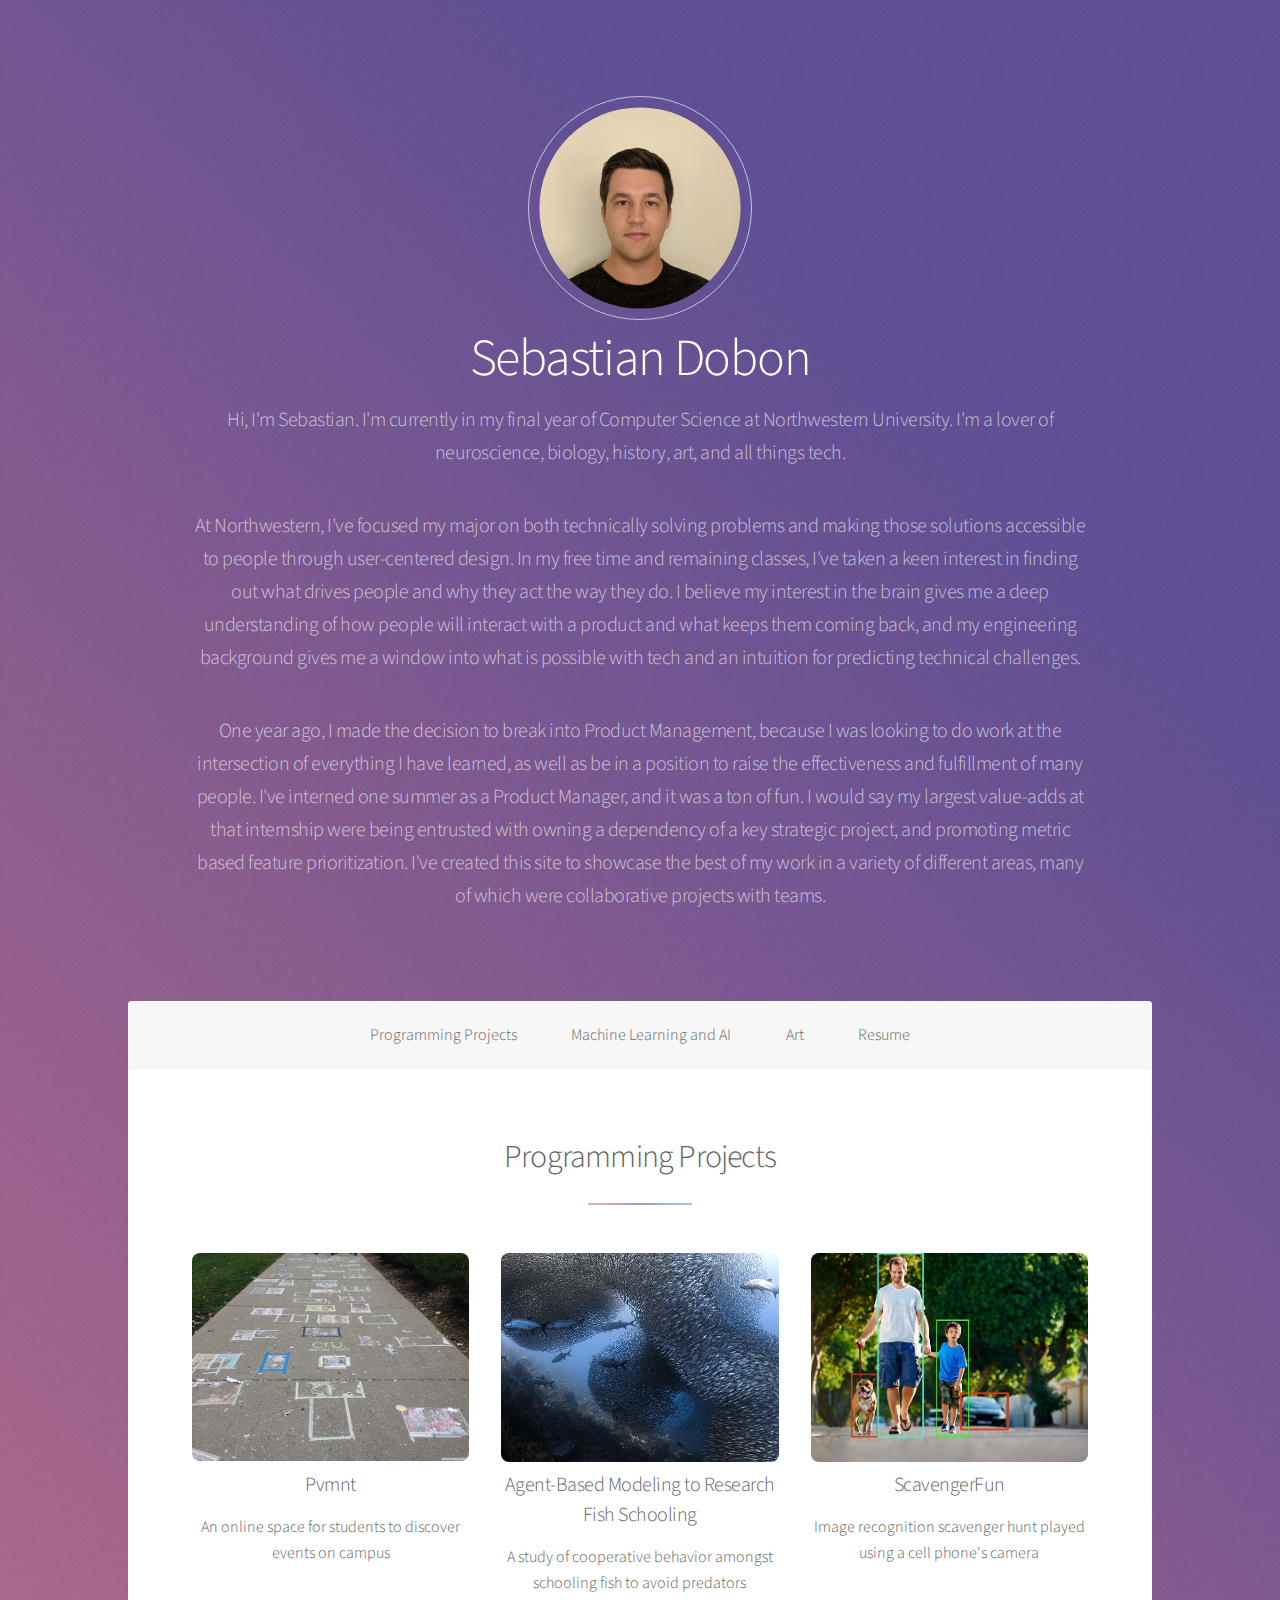
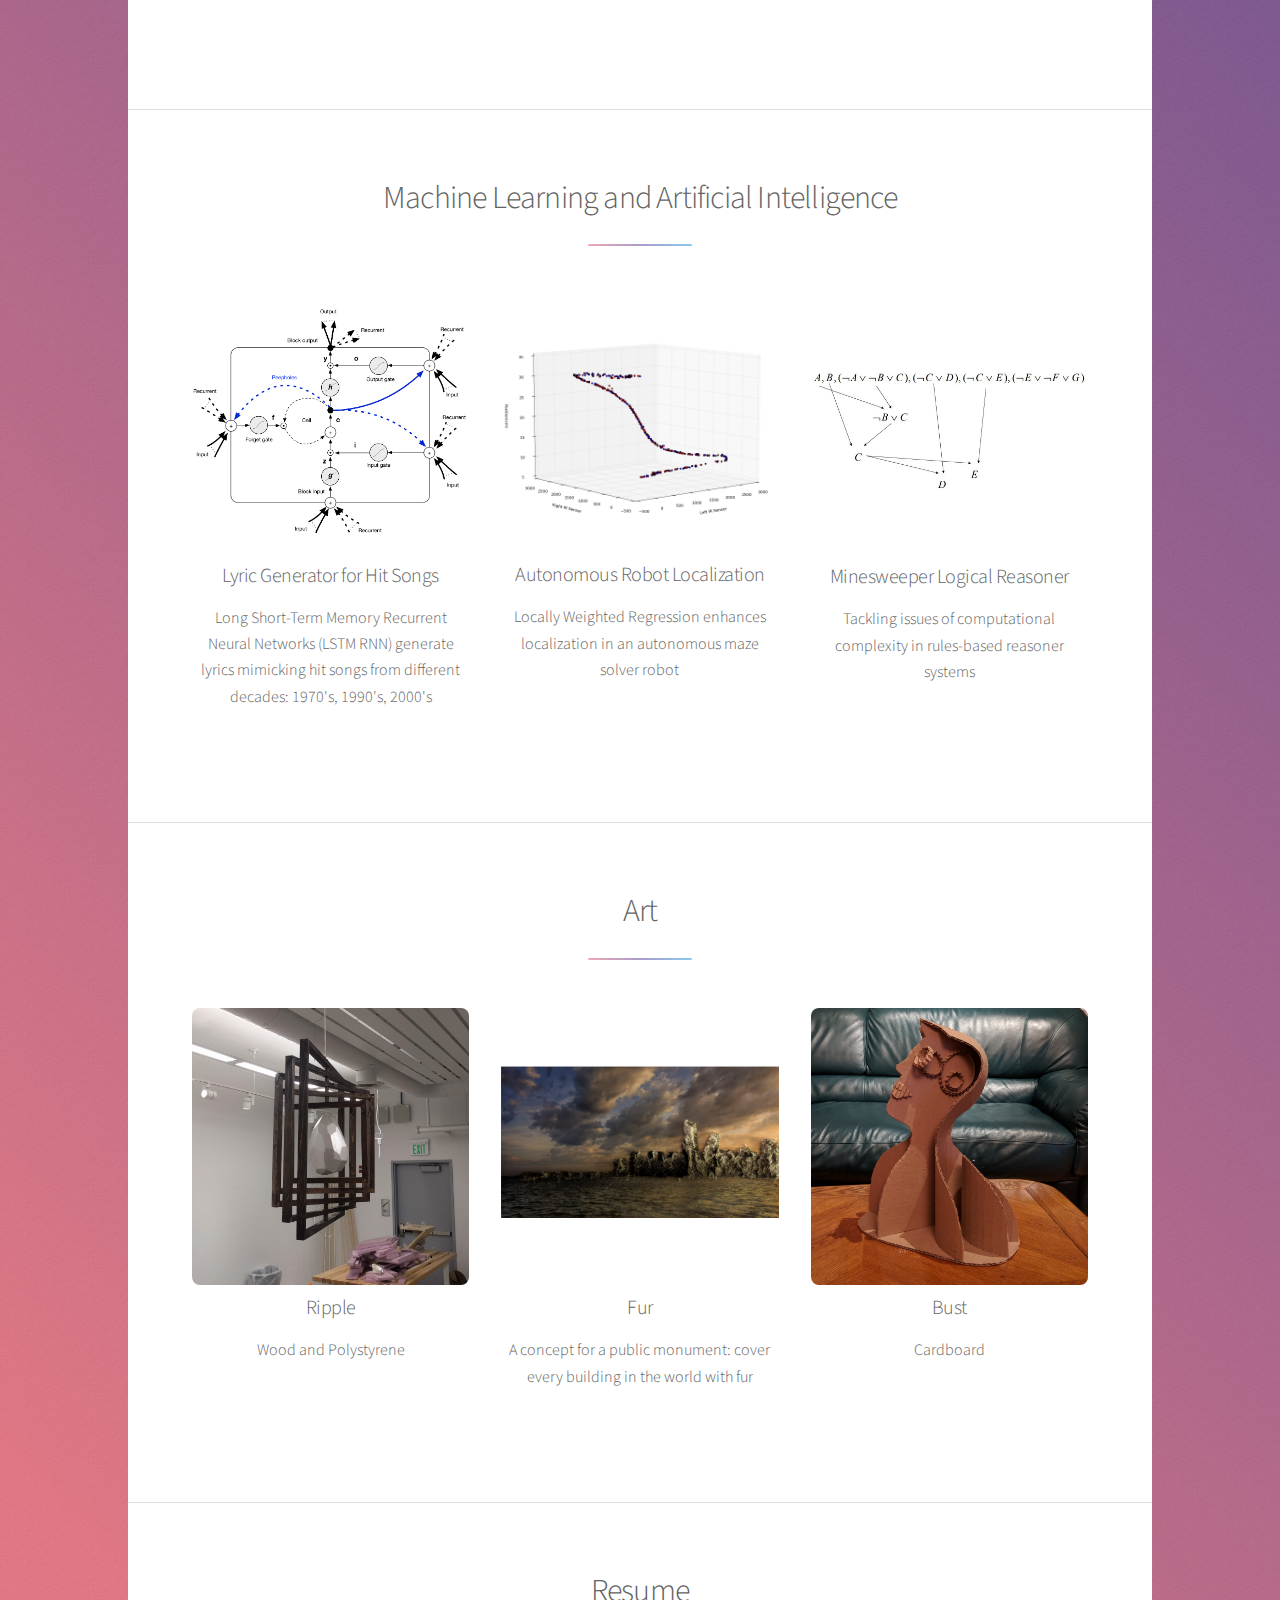
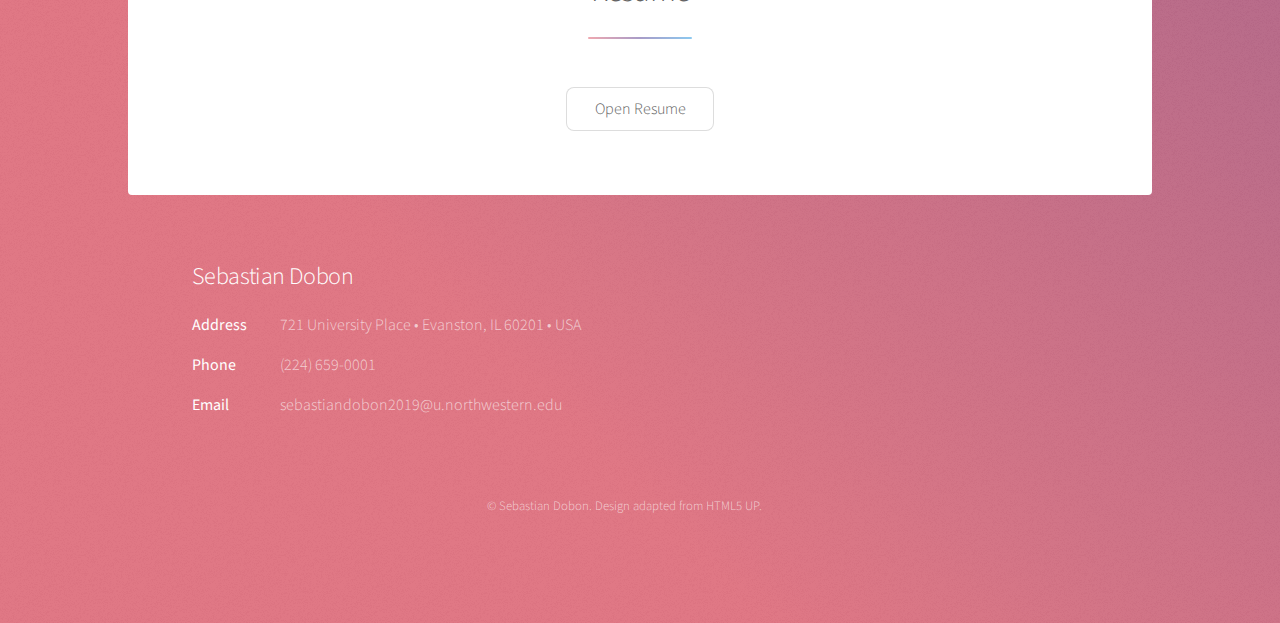
==== commit fe6308e4: "picture\" ====
--- a/index.html
+++ b/index.html
@@ -28,10 +28,10 @@
 					<header id="header" class="alt">
 						<span><img class="headshot" src="images/headshot.jpg" alt="" style="width: 25%"/></span>
 						<h1>Sebastian Dobon</h1>
-						<p>Hi, I'm Sebastian. I'm a developer turned product manager currently in my final year of Computer Science at Northwestern University. I'm a lover of neuroscience, biology, history, art, and all things tech.</p>
+						<p>Hi, I'm Sebastian. I'm currently in my final year of Computer Science at Northwestern University. I'm a lover of neuroscience, biology, history, art, and all things tech.</p>
 						 <!-- I've found my purpose to be to analyze how to get maximum enjoyment out of life, and share my findings with others. I love to see people laugh and smile.</p> -->
 						<p>At Northwestern, I've focused my major on both technically solving problems and making those solutions accessible to people through user-centered design. In my free time and remaining classes, I've taken a keen interest in finding out what drives people and why they act the way they do.  I believe my interest in the brain gives me a deep understanding of how people will interact with a product and what keeps them coming back, and my engineering background gives me a window into what is possible with tech and an intuition for predicting technical challenges.</p>
-						<p>One year ago, I made the decision to break into Product Management, because I was looking to do work at the intersection of everything I have learned, as well as be in a position to raise the effectiveness and fulfillment of many people. I've interned one summer as a Product Manager, and it was a ton of fun.  I would say my largest value-adds at that internship were being entrusted with owning a dependency of a key strategic project, and promoting metric based feature prioritization. I've created this site to showcase the best of my work in a variety of different areas, many of which were collaborative projects with teams. Enjoy.
+						<p>One year ago, I made the decision to break into Product Management, because I was looking to do work at the intersection of everything I have learned, as well as be in a position to raise the effectiveness and fulfillment of many people. I've interned one summer as a Product Manager, and it was a ton of fun.  I would say my largest value-adds at that internship were being entrusted with owning a dependency of a key strategic project, and promoting metric based feature prioritization. I've created this site to showcase the best of my work in a variety of different areas, many of which were collaborative projects with teams.
 					</p>
 					</header>
 
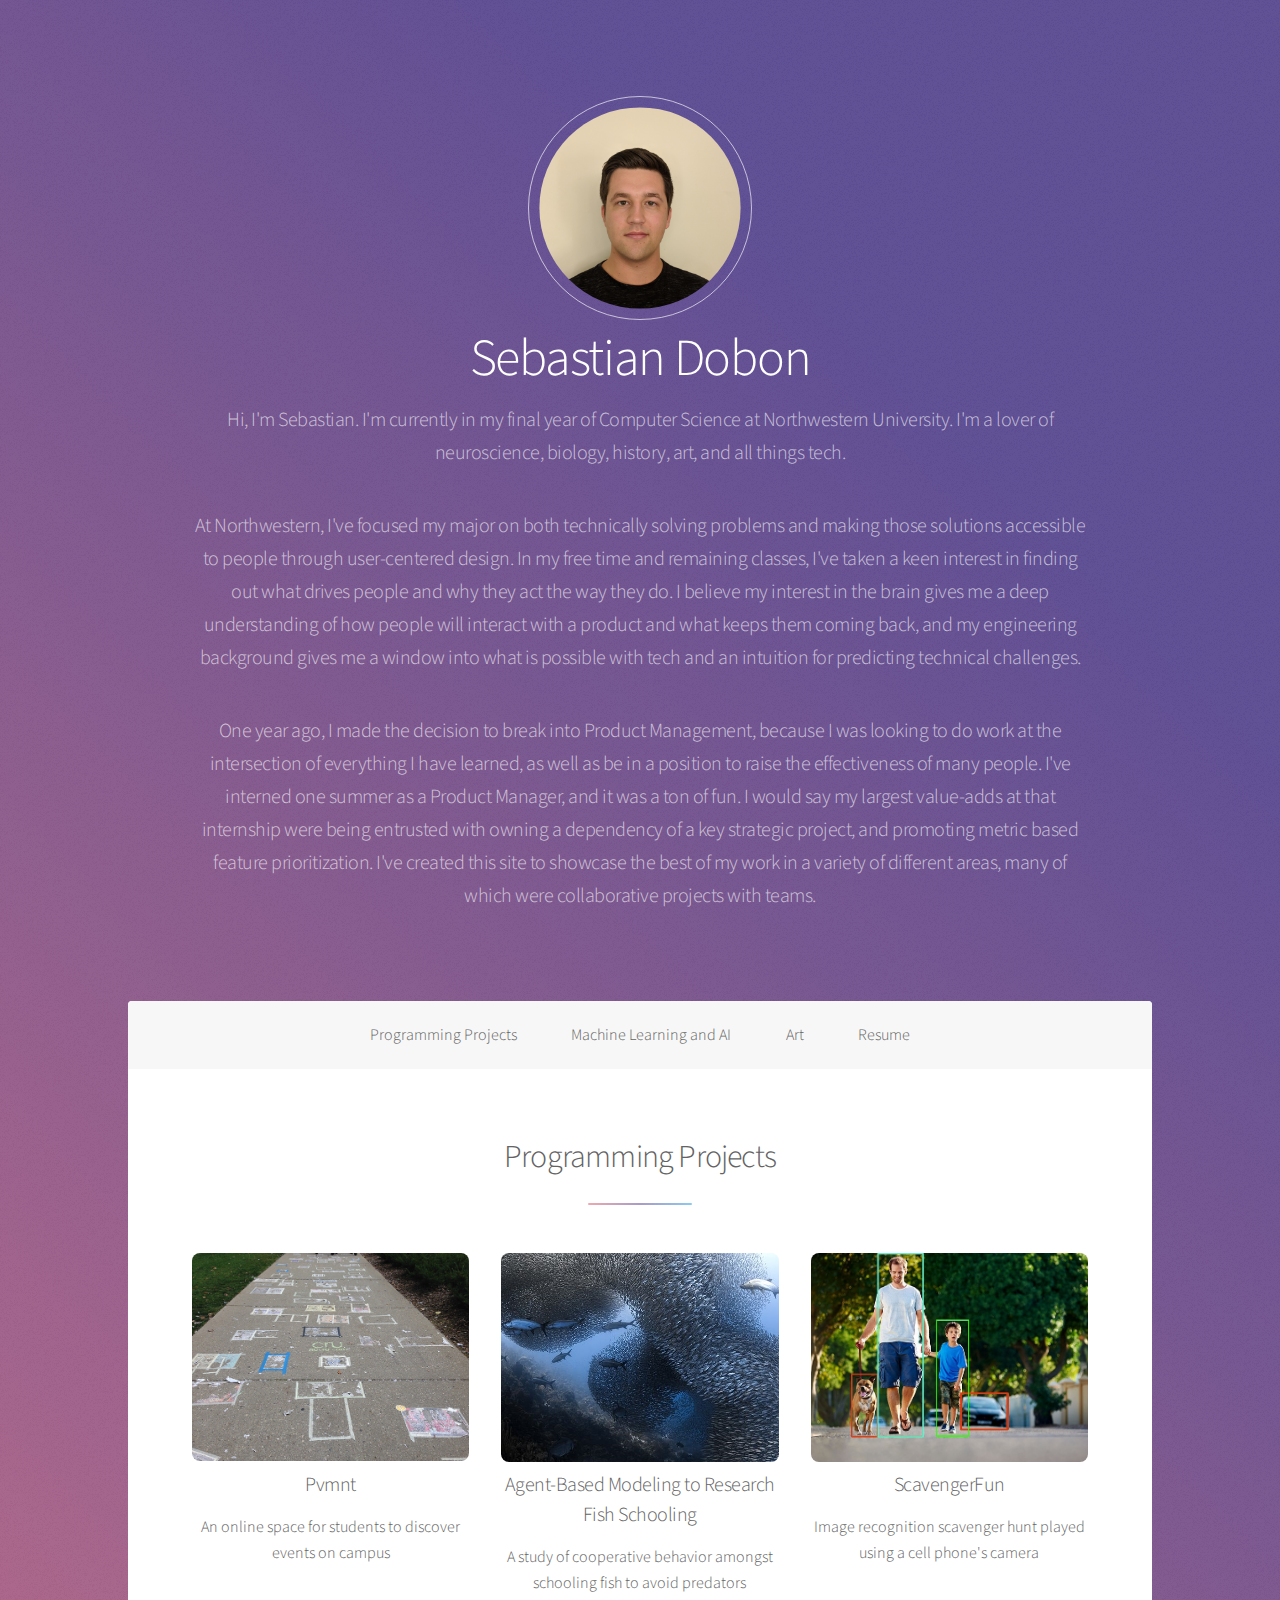
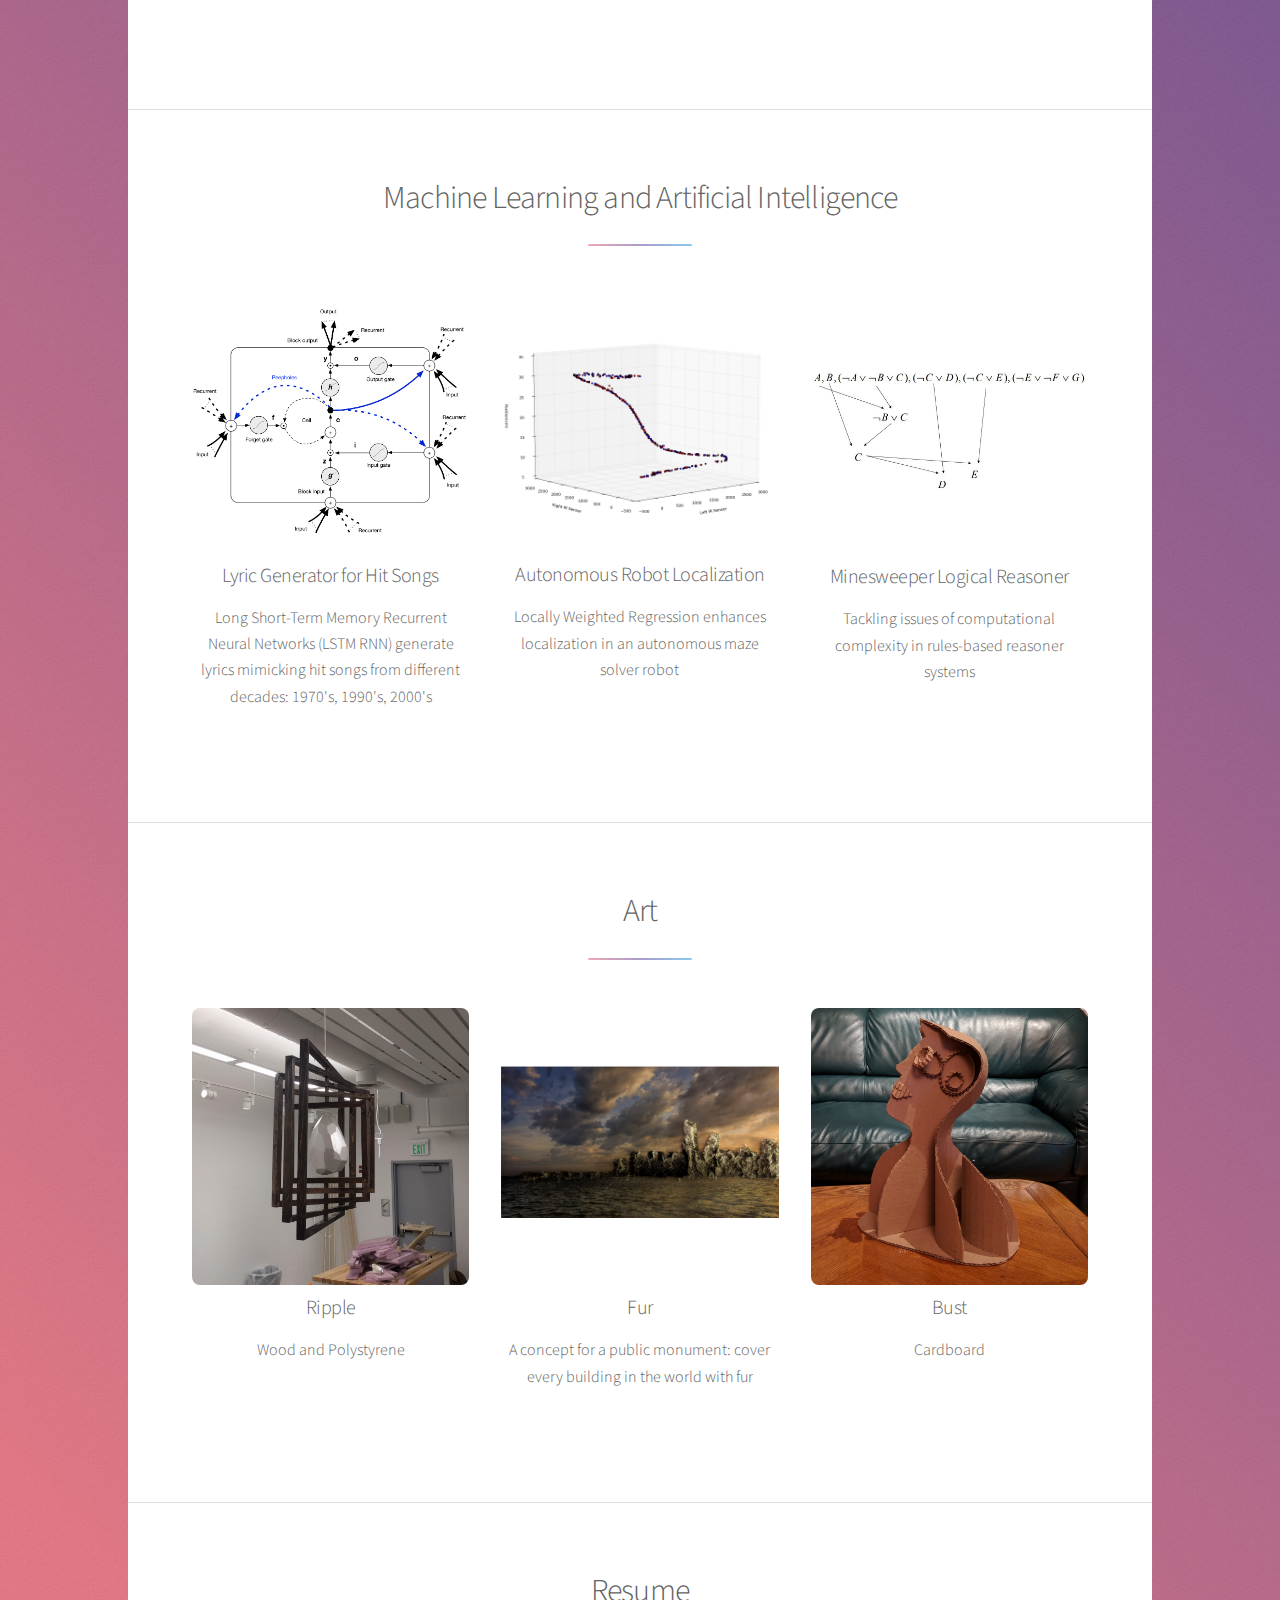
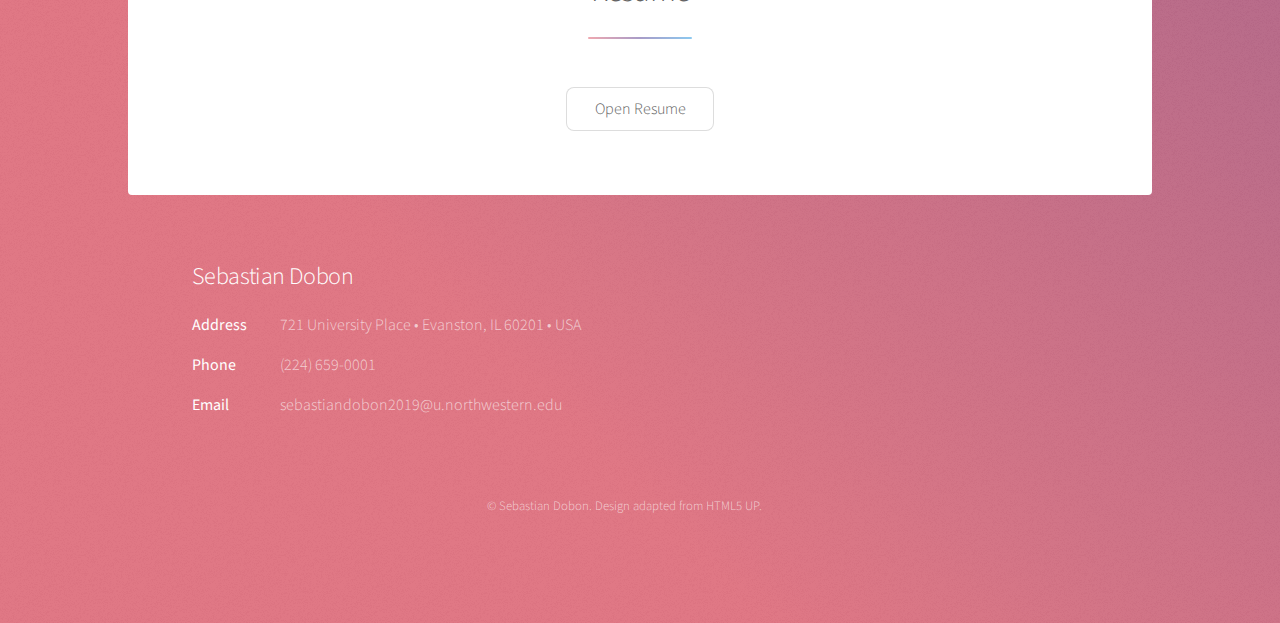
==== commit 27c698dd: "bio" ====
--- a/index.html
+++ b/index.html
@@ -31,7 +31,7 @@
 						<p>Hi, I'm Sebastian. I'm currently in my final year of Computer Science at Northwestern University. I'm a lover of neuroscience, biology, history, art, and all things tech.</p>
 						 <!-- I've found my purpose to be to analyze how to get maximum enjoyment out of life, and share my findings with others. I love to see people laugh and smile.</p> -->
 						<p>At Northwestern, I've focused my major on both technically solving problems and making those solutions accessible to people through user-centered design. In my free time and remaining classes, I've taken a keen interest in finding out what drives people and why they act the way they do.  I believe my interest in the brain gives me a deep understanding of how people will interact with a product and what keeps them coming back, and my engineering background gives me a window into what is possible with tech and an intuition for predicting technical challenges.</p>
-						<p>One year ago, I made the decision to break into Product Management, because I was looking to do work at the intersection of everything I have learned, as well as be in a position to raise the effectiveness and fulfillment of many people. I've interned one summer as a Product Manager, and it was a ton of fun.  I would say my largest value-adds at that internship were being entrusted with owning a dependency of a key strategic project, and promoting metric based feature prioritization. I've created this site to showcase the best of my work in a variety of different areas, many of which were collaborative projects with teams.
+						<p>One year ago, I made the decision to break into Product Management, because I was looking to do work at the intersection of everything I have learned, as well as be in a position to raise the effectiveness of many people. I've interned one summer as a Product Manager, and it was a ton of fun.  I would say my largest value-adds at that internship were being entrusted with owning a dependency of a key strategic project, and promoting metric based feature prioritization. I've created this site to showcase the best of my work in a variety of different areas, many of which were collaborative projects with teams.
 					</p>
 					</header>
 
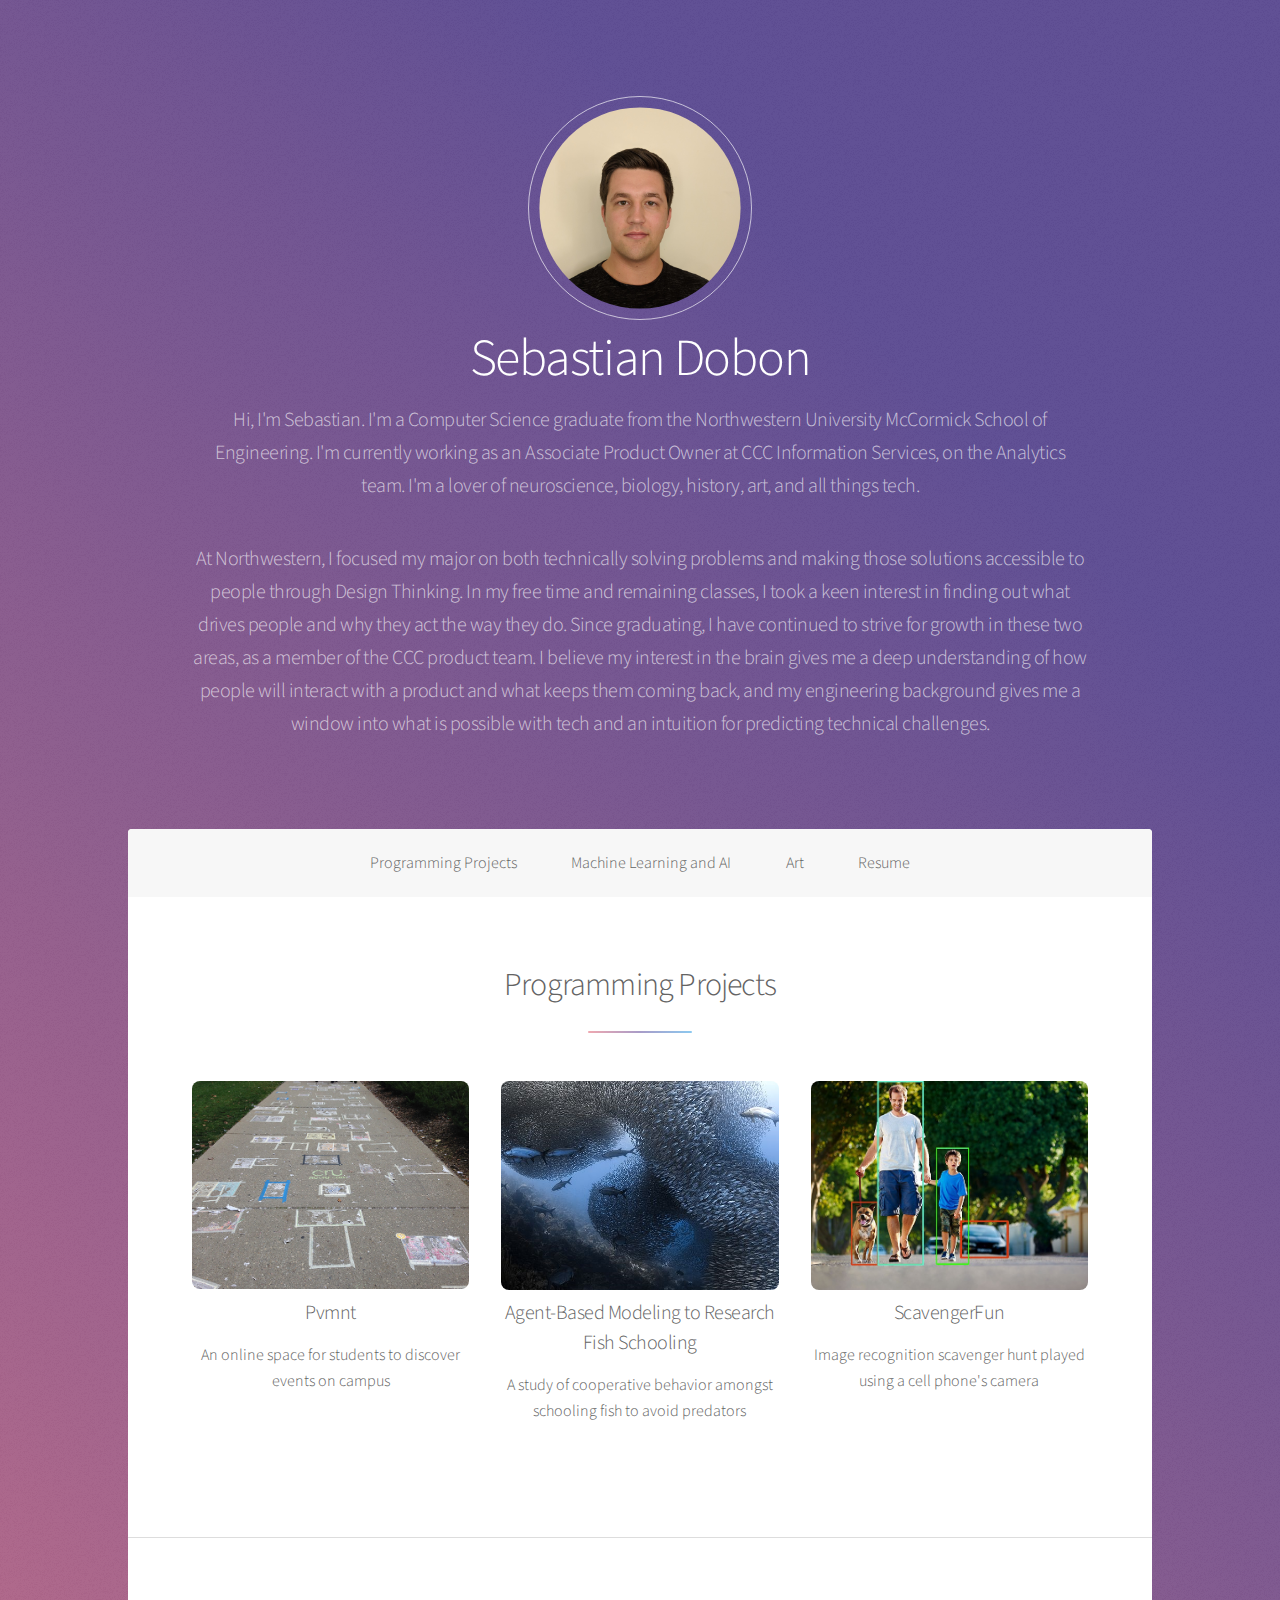
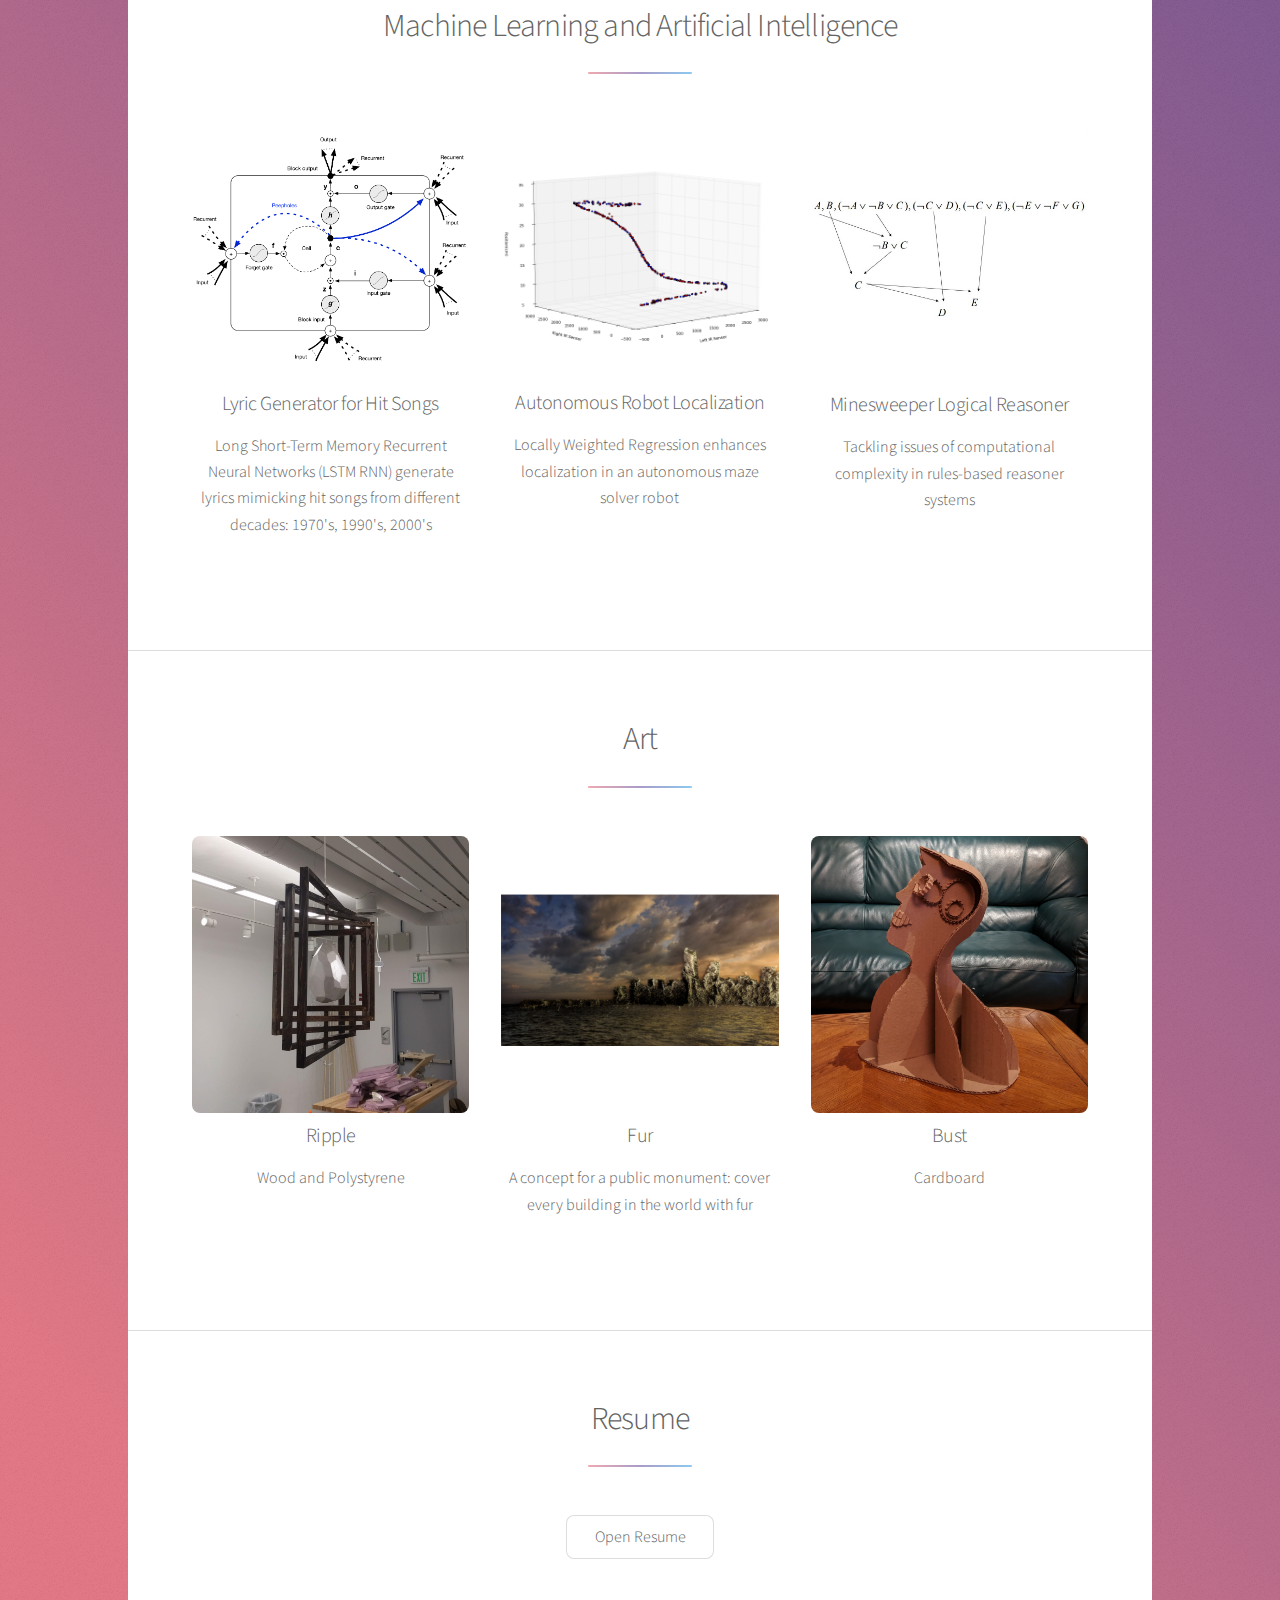
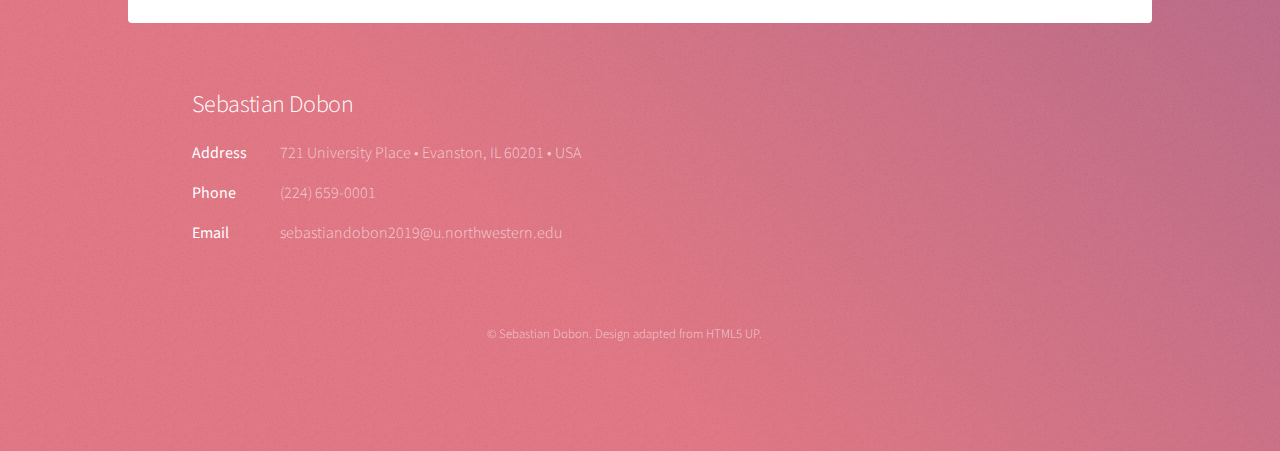
==== commit af62a242: "1/25" ====
--- a/index.html
+++ b/index.html
@@ -28,11 +28,10 @@
 					<header id="header" class="alt">
 						<span><img class="headshot" src="images/headshot.jpg" alt="" style="width: 25%"/></span>
 						<h1>Sebastian Dobon</h1>
-						<p>Hi, I'm Sebastian. I'm currently in my final year of Computer Science at Northwestern University. I'm a lover of neuroscience, biology, history, art, and all things tech.</p>
-						 <!-- I've found my purpose to be to analyze how to get maximum enjoyment out of life, and share my findings with others. I love to see people laugh and smile.</p> -->
-						<p>At Northwestern, I've focused my major on both technically solving problems and making those solutions accessible to people through user-centered design. In my free time and remaining classes, I've taken a keen interest in finding out what drives people and why they act the way they do.  I believe my interest in the brain gives me a deep understanding of how people will interact with a product and what keeps them coming back, and my engineering background gives me a window into what is possible with tech and an intuition for predicting technical challenges.</p>
-						<p>One year ago, I made the decision to break into Product Management, because I was looking to do work at the intersection of everything I have learned, as well as be in a position to raise the effectiveness of many people. I've interned one summer as a Product Manager, and it was a ton of fun.  I would say my largest value-adds at that internship were being entrusted with owning a dependency of a key strategic project, and promoting metric based feature prioritization. I've created this site to showcase the best of my work in a variety of different areas, many of which were collaborative projects with teams.
-					</p>
+						<p>Hi, I'm Sebastian. I'm a Computer Science graduate from the Northwestern University McCormick School of Engineering.  I'm currently working as an Associate Product Owner at CCC Information Services, on the Analytics team. I'm a lover of neuroscience, biology, history, art, and all things tech.</p>
+						<p>At Northwestern, I focused my major on both technically solving problems and making those solutions accessible to people through Design Thinking. In my free time and remaining classes, I took a keen interest in finding out what drives people and why they act the way they do.  Since graduating, I have continued to strive for growth in these two areas, as a member of the CCC product team.  I believe my interest in the brain gives me a deep understanding of how people will interact with a product and what keeps them coming back, and my engineering background gives me a window into what is possible with tech and an intuition for predicting technical challenges.</p>
+						<!-- <p>One year ago, I made the decision to break into Product Management, because I was looking to do work at the intersection of everything I have learned, as well as be in a position to raise the effectiveness of many people. I've interned one summer as a Product Manager, and it was a ton of fun.  I would say my largest value-adds at that internship were being entrusted with owning a dependency of a key strategic project, and promoting metric based feature prioritization. I've created this site to showcase the best of my work in a variety of different areas, many of which were collaborative projects with teams.
+					</p> -->
 					</header>
 
 				<!-- Nav -->
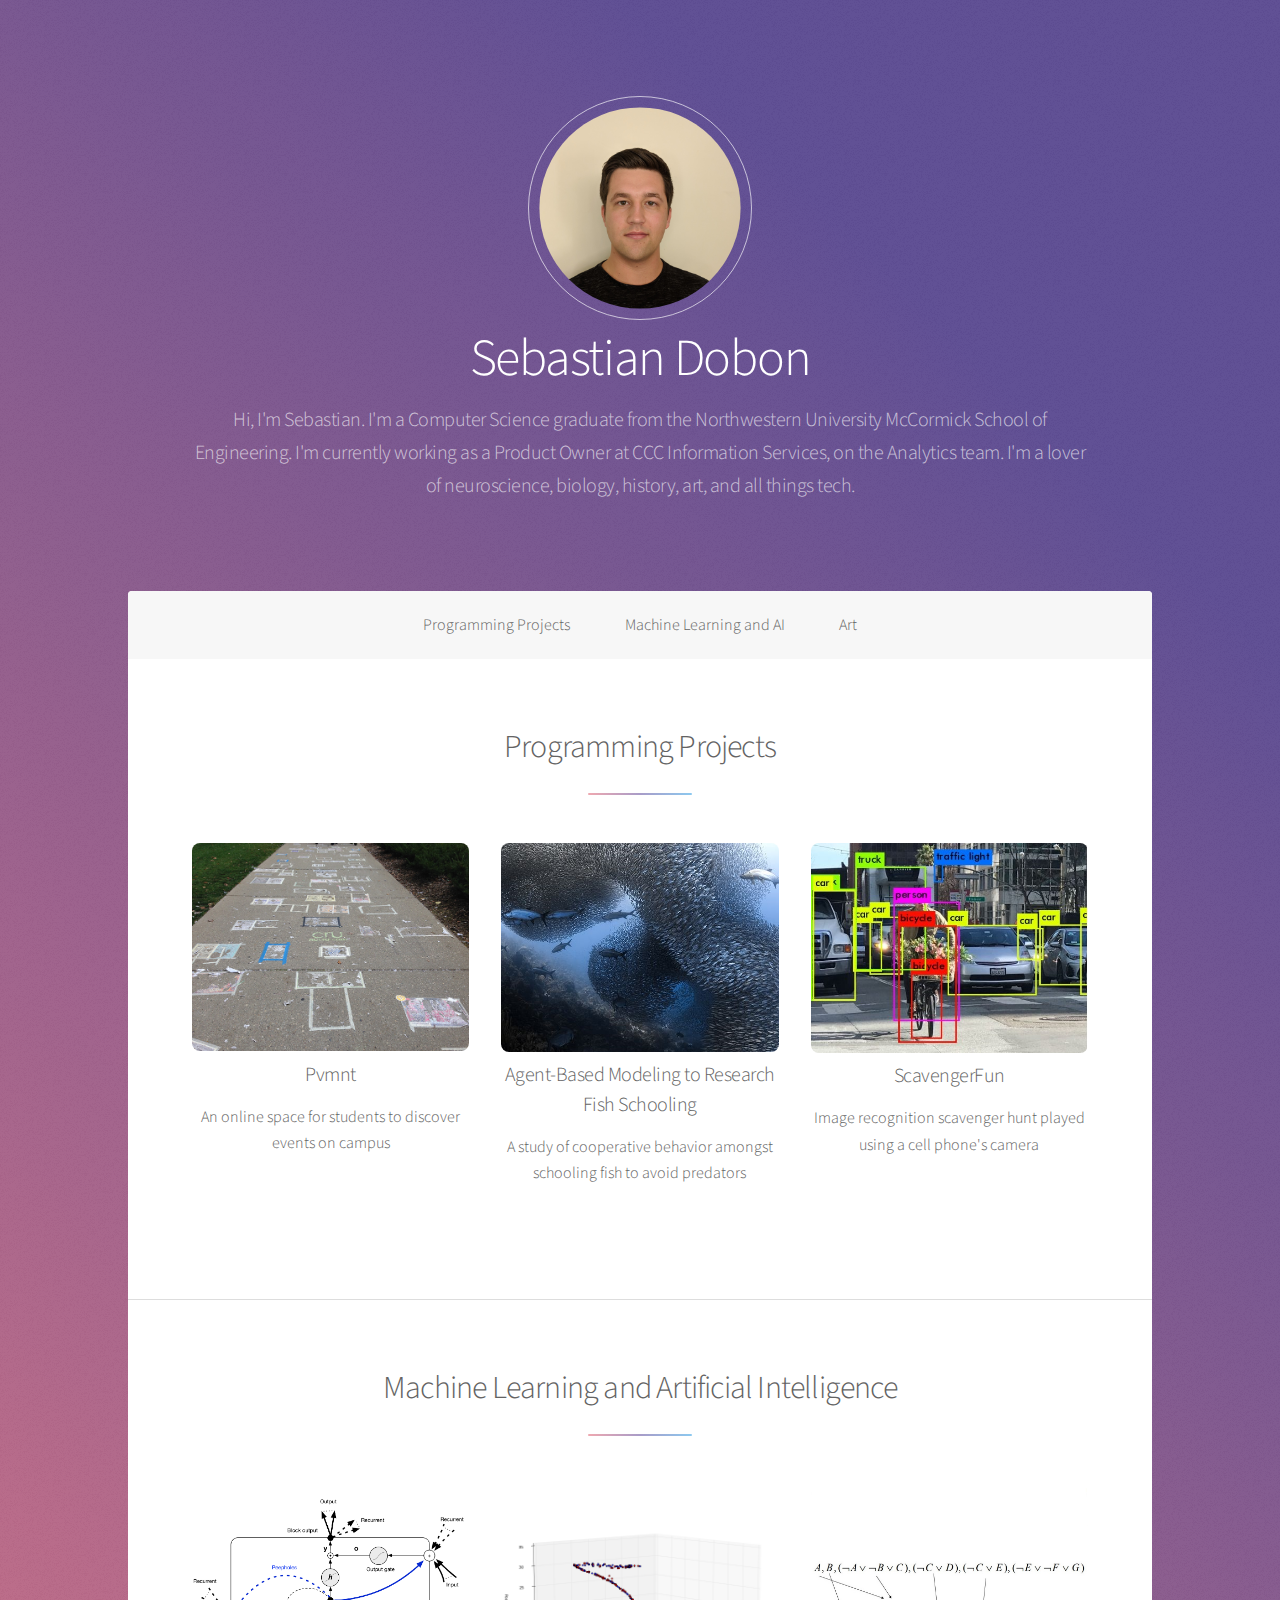
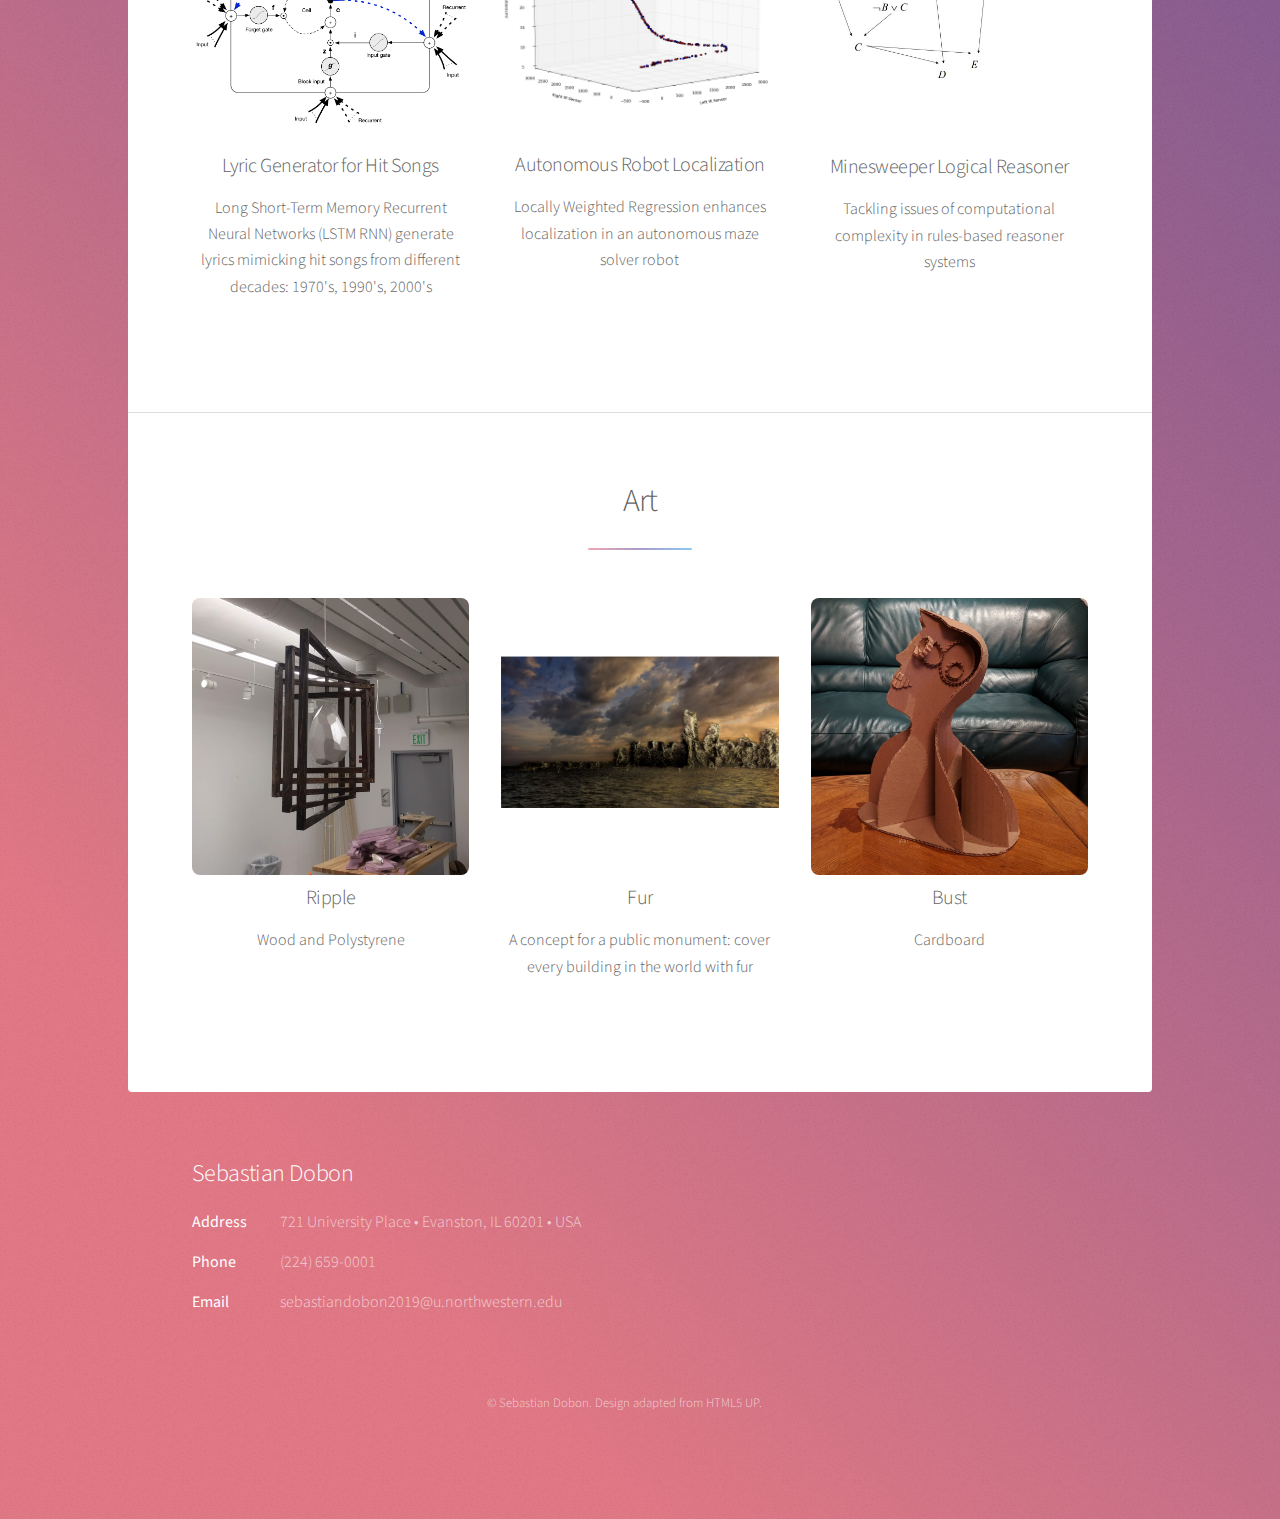
==== commit 76e6bb45: "2020" ====
--- a/index.html
+++ b/index.html
@@ -28,9 +28,9 @@
 					<header id="header" class="alt">
 						<span><img class="headshot" src="images/headshot.jpg" alt="" style="width: 25%"/></span>
 						<h1>Sebastian Dobon</h1>
-						<p>Hi, I'm Sebastian. I'm a Computer Science graduate from the Northwestern University McCormick School of Engineering.  I'm currently working as an Associate Product Owner at CCC Information Services, on the Analytics team. I'm a lover of neuroscience, biology, history, art, and all things tech.</p>
-						<p>At Northwestern, I focused my major on both technically solving problems and making those solutions accessible to people through Design Thinking. In my free time and remaining classes, I took a keen interest in finding out what drives people and why they act the way they do.  Since graduating, I have continued to strive for growth in these two areas, as a member of the CCC product team.  I believe my interest in the brain gives me a deep understanding of how people will interact with a product and what keeps them coming back, and my engineering background gives me a window into what is possible with tech and an intuition for predicting technical challenges.</p>
-						<!-- <p>One year ago, I made the decision to break into Product Management, because I was looking to do work at the intersection of everything I have learned, as well as be in a position to raise the effectiveness of many people. I've interned one summer as a Product Manager, and it was a ton of fun.  I would say my largest value-adds at that internship were being entrusted with owning a dependency of a key strategic project, and promoting metric based feature prioritization. I've created this site to showcase the best of my work in a variety of different areas, many of which were collaborative projects with teams.
+						<p>Hi, I'm Sebastian. I'm a Computer Science graduate from the Northwestern University McCormick School of Engineering.  I'm currently working as a Product Owner at CCC Information Services, on the Analytics team. I'm a lover of neuroscience, biology, history, art, and all things tech.</p>
+						<!-- <p>At Northwestern, I focused my major on both technically solving problems and making those solutions accessible to people through Design Thinking. In my free time and remaining classes, I took a keen interest in finding out what drives people and why they act the way they do.  Since graduating, I have continued to strive for growth in these two areas, as a member of the CCC product team.  I believe my interest in the brain gives me a deep understanding of how people will interact with a product and what keeps them coming back, and my engineering background gives me a window into what is possible with tech and an intuition for predicting technical challenges.</p>
+						<p>One year ago, I made the decision to break into Product Management, because I was looking to do work at the intersection of everything I have learned, as well as be in a position to raise the effectiveness of many people. I've interned one summer as a Product Manager, and it was a ton of fun.  I would say my largest value-adds at that internship were being entrusted with owning a dependency of a key strategic project, and promoting metric based feature prioritization. I've created this site to showcase the best of my work in a variety of different areas, many of which were collaborative projects with teams.
 					</p> -->
 					</header>
 
@@ -42,7 +42,7 @@
 							<li><a href="#first">Machine Learning and AI</a></li>
 							<li><a href="#art">Art</a></li>
 							<!-- <li><a href="assets/Sebastian Dobon2019.PDF" target="_blank">Resume</a></li> -->
-							<li><a href="#resume">Resume</a></li>
+							<!-- <li><a href="#resume">Resume</a></li> -->
 						</ul>
 					</nav>
 
@@ -156,7 +156,7 @@
 									</footer> -->
 								</section>
 
-							<!-- Resume -->
+							<!-- Resume
 								<section id="resume" class="main special">
 										<header class="major">
 											<h2>Resume</h2>
@@ -164,7 +164,7 @@
 										<ul class="actions">
 											<li class="center"><a href="SebastianDobon2019.pdf" target="_blank" class="button">Open Resume</a></li>
 										</ul>
-									</section>
+									</section>-->
 
 
 
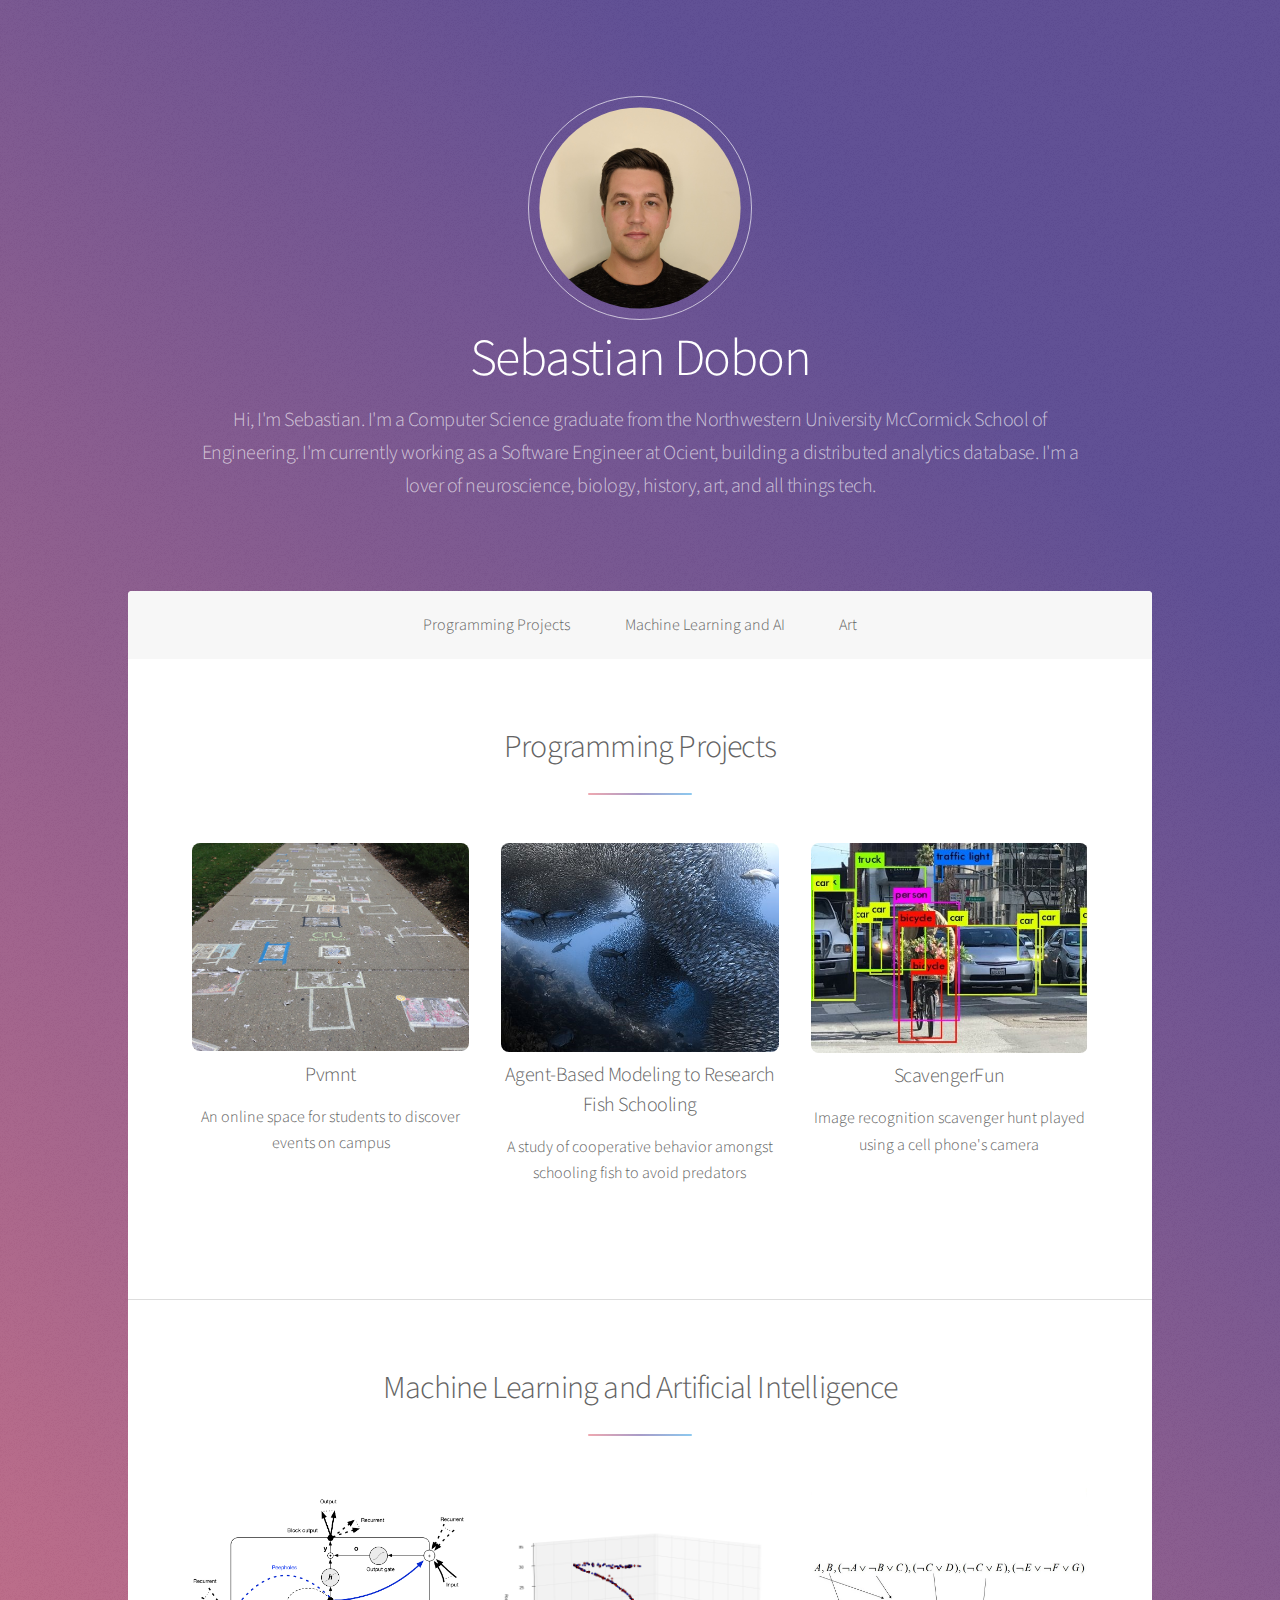
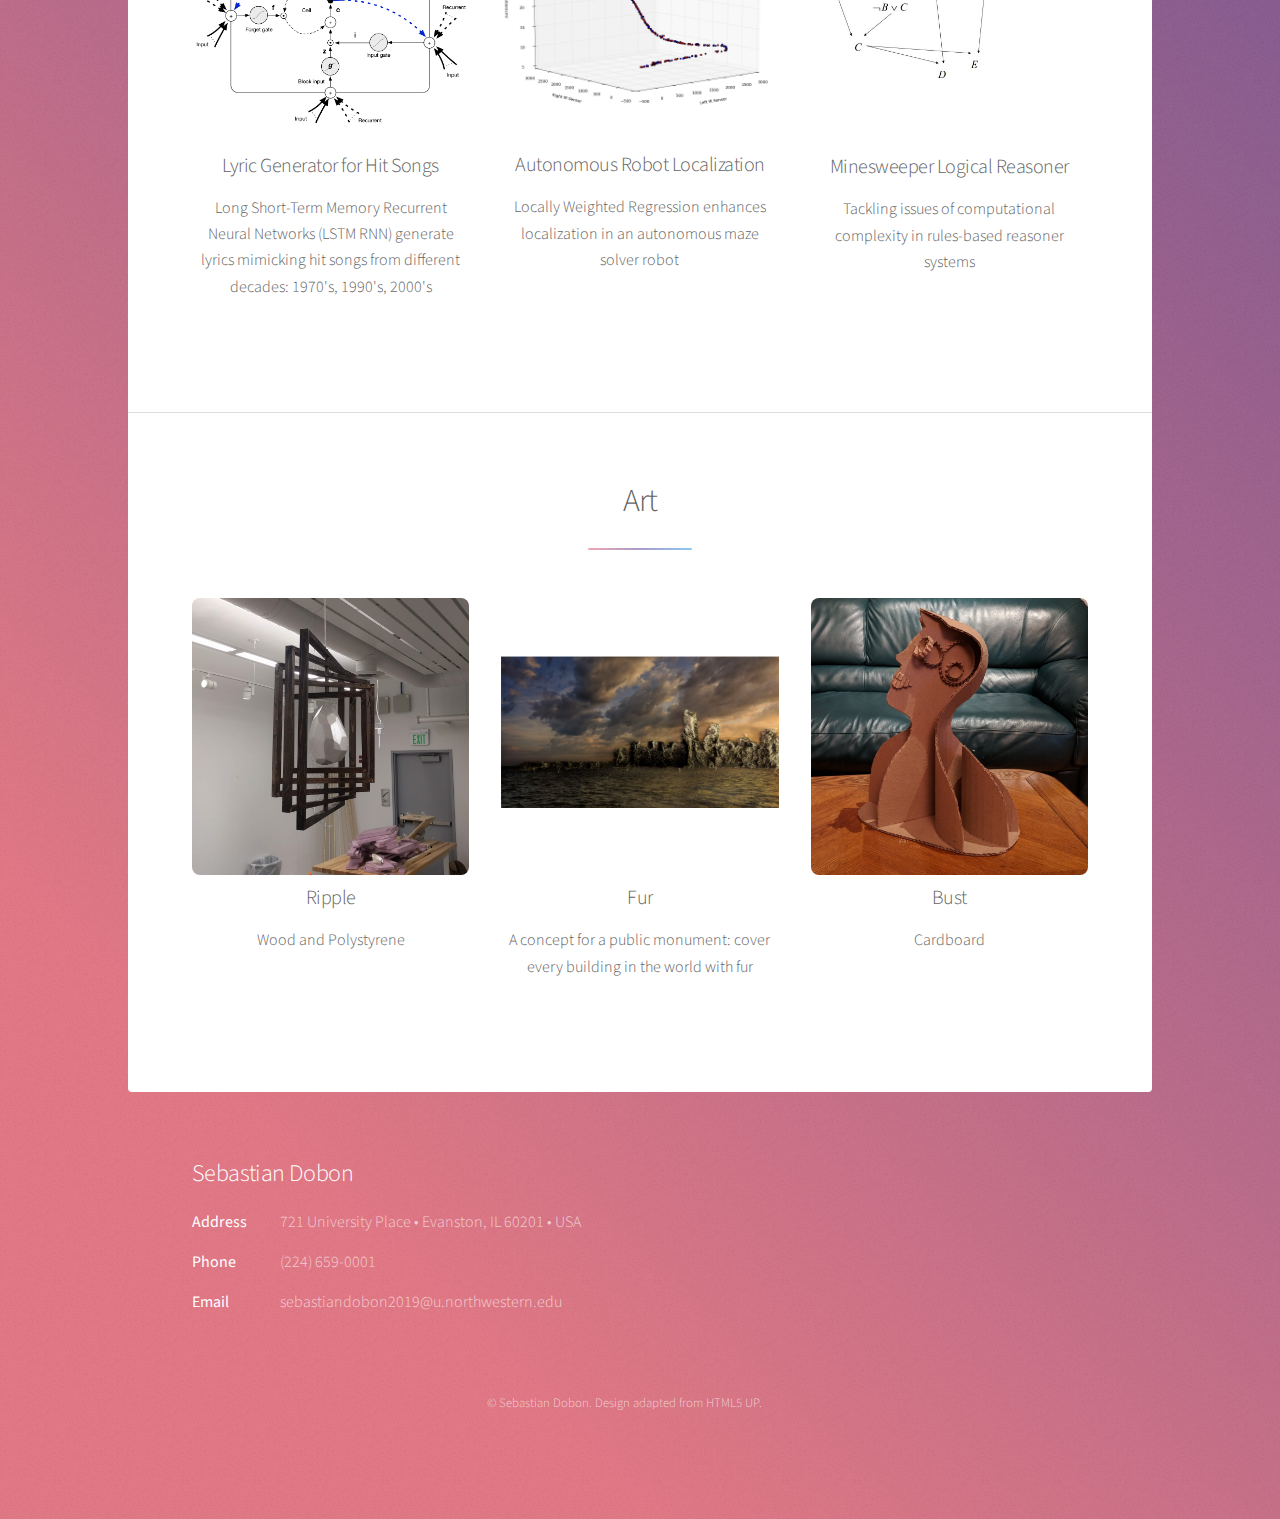
==== commit f4a6f948: "Update index.html" ====
--- a/index.html
+++ b/index.html
@@ -28,10 +28,7 @@
 					<header id="header" class="alt">
 						<span><img class="headshot" src="images/headshot.jpg" alt="" style="width: 25%"/></span>
 						<h1>Sebastian Dobon</h1>
-						<p>Hi, I'm Sebastian. I'm a Computer Science graduate from the Northwestern University McCormick School of Engineering.  I'm currently working as a Product Owner at CCC Information Services, on the Analytics team. I'm a lover of neuroscience, biology, history, art, and all things tech.</p>
-						<!-- <p>At Northwestern, I focused my major on both technically solving problems and making those solutions accessible to people through Design Thinking. In my free time and remaining classes, I took a keen interest in finding out what drives people and why they act the way they do.  Since graduating, I have continued to strive for growth in these two areas, as a member of the CCC product team.  I believe my interest in the brain gives me a deep understanding of how people will interact with a product and what keeps them coming back, and my engineering background gives me a window into what is possible with tech and an intuition for predicting technical challenges.</p>
-						<p>One year ago, I made the decision to break into Product Management, because I was looking to do work at the intersection of everything I have learned, as well as be in a position to raise the effectiveness of many people. I've interned one summer as a Product Manager, and it was a ton of fun.  I would say my largest value-adds at that internship were being entrusted with owning a dependency of a key strategic project, and promoting metric based feature prioritization. I've created this site to showcase the best of my work in a variety of different areas, many of which were collaborative projects with teams.
-					</p> -->
+						<p>Hi, I'm Sebastian. I'm a Computer Science graduate from the Northwestern University McCormick School of Engineering.  I'm currently working as a Software Engineer at Ocient, building a distributed analytics database. I'm a lover of neuroscience, biology, history, art, and all things tech.</p>
 					</header>
 
 				<!-- Nav -->
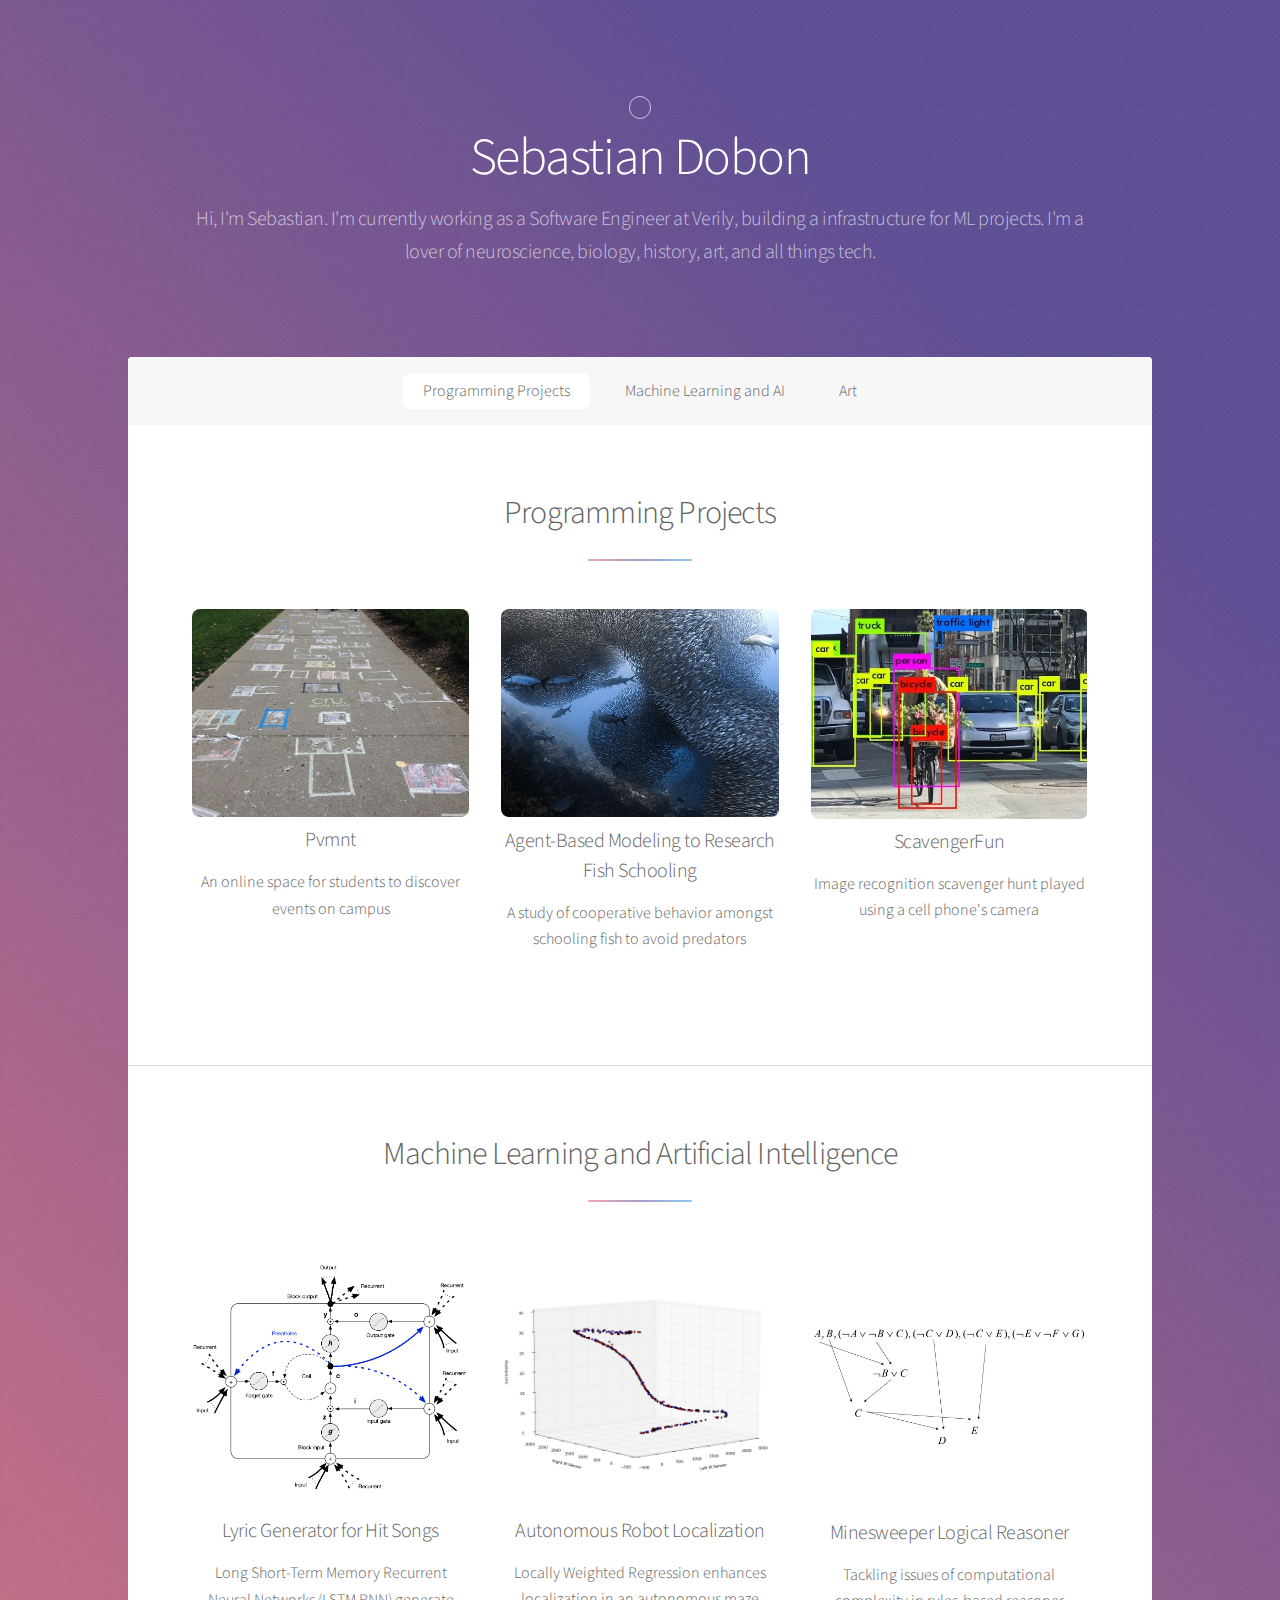
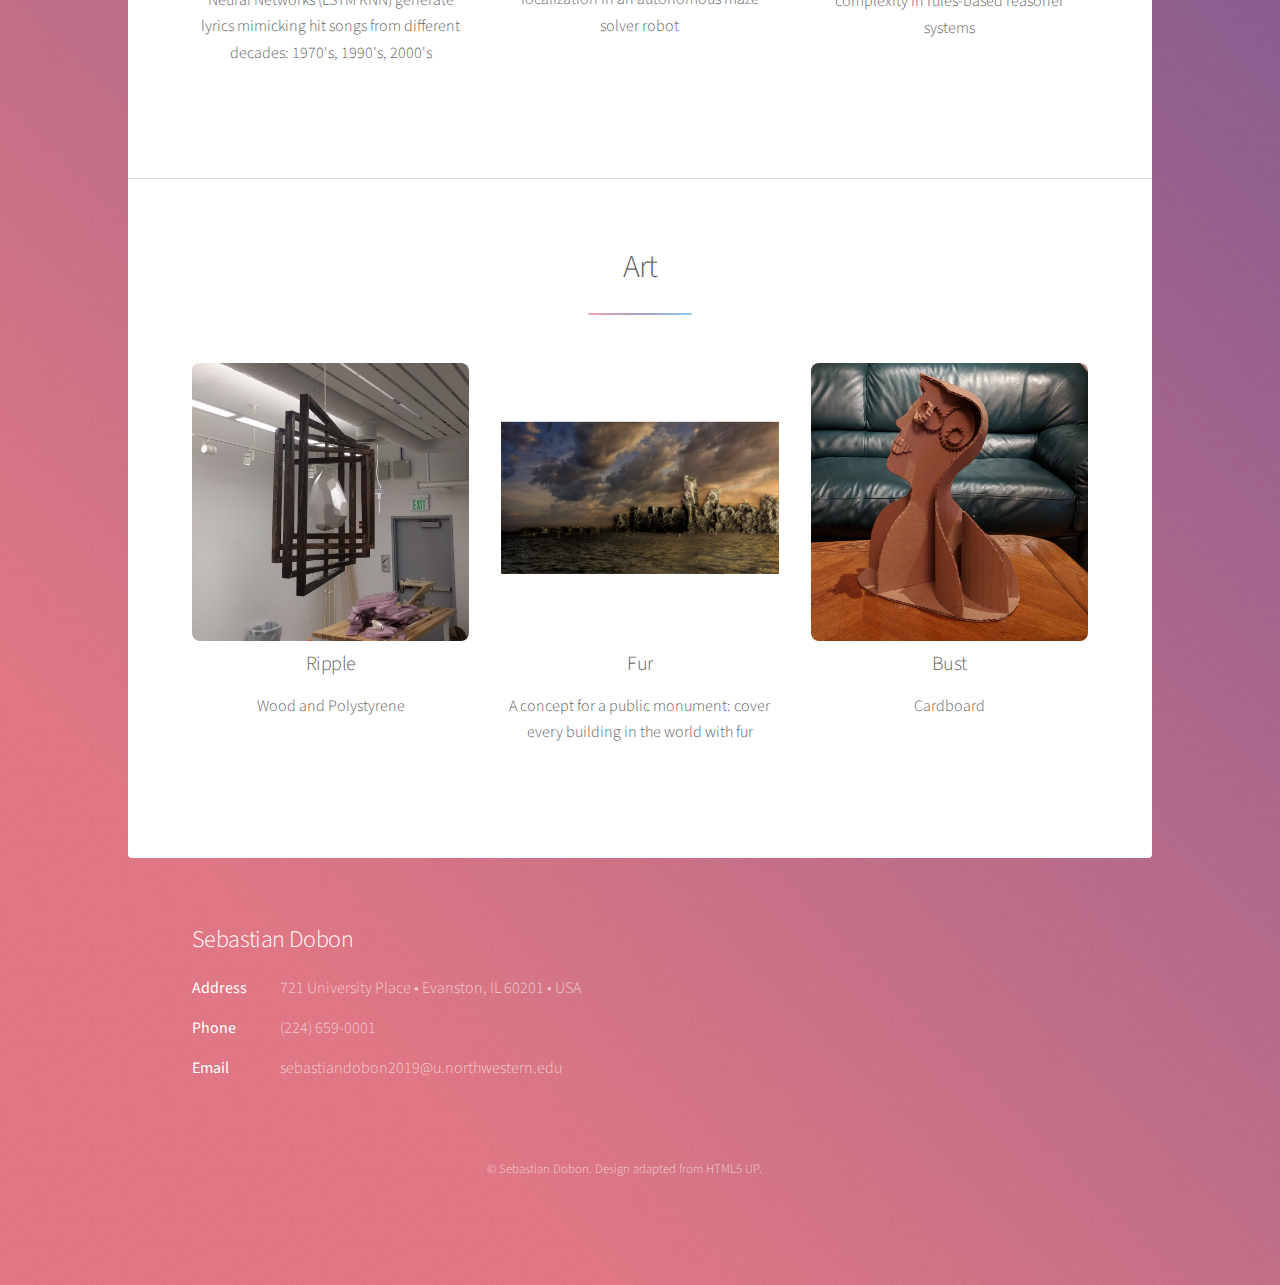
==== commit 11c51f17: "Update index.html" ====
--- a/index.html
+++ b/index.html
@@ -26,9 +26,9 @@
 
 				<!-- Header -->
 					<header id="header" class="alt">
-						<span><img class="headshot" src="images/headshot.jpg" alt="" style="width: 25%"/></span>
+						<span><img class="headshot" src="images/20230322-DSC00016.jpg" alt="" style="width: 25%"/></span>
 						<h1>Sebastian Dobon</h1>
-						<p>Hi, I'm Sebastian. I'm a Computer Science graduate from the Northwestern University McCormick School of Engineering.  I'm currently working as a Software Engineer at Ocient, building a distributed analytics database. I'm a lover of neuroscience, biology, history, art, and all things tech.</p>
+						<p>Hi, I'm Sebastian. I'm currently working as a Software Engineer at Verily, building a infrastructure for ML projects. I'm a lover of neuroscience, biology, history, art, and all things tech.</p>
 					</header>
 
 				<!-- Nav -->
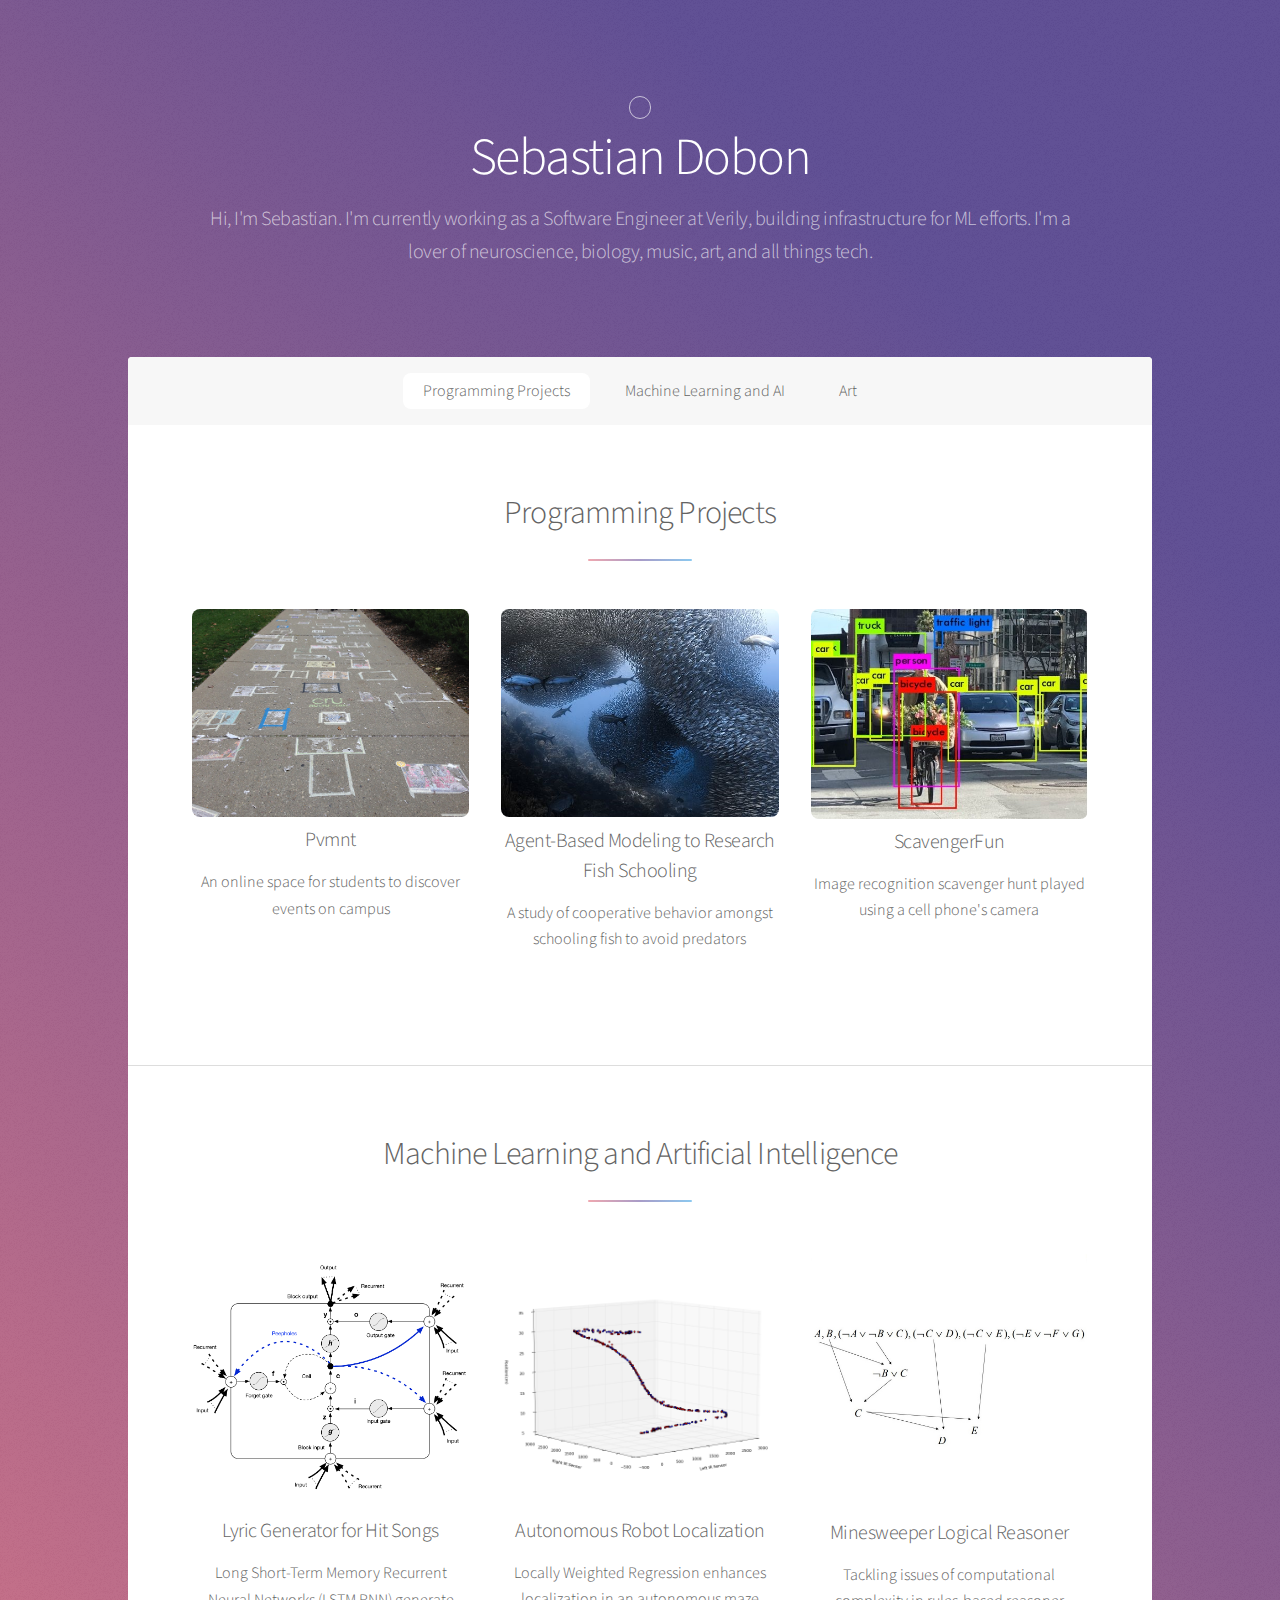
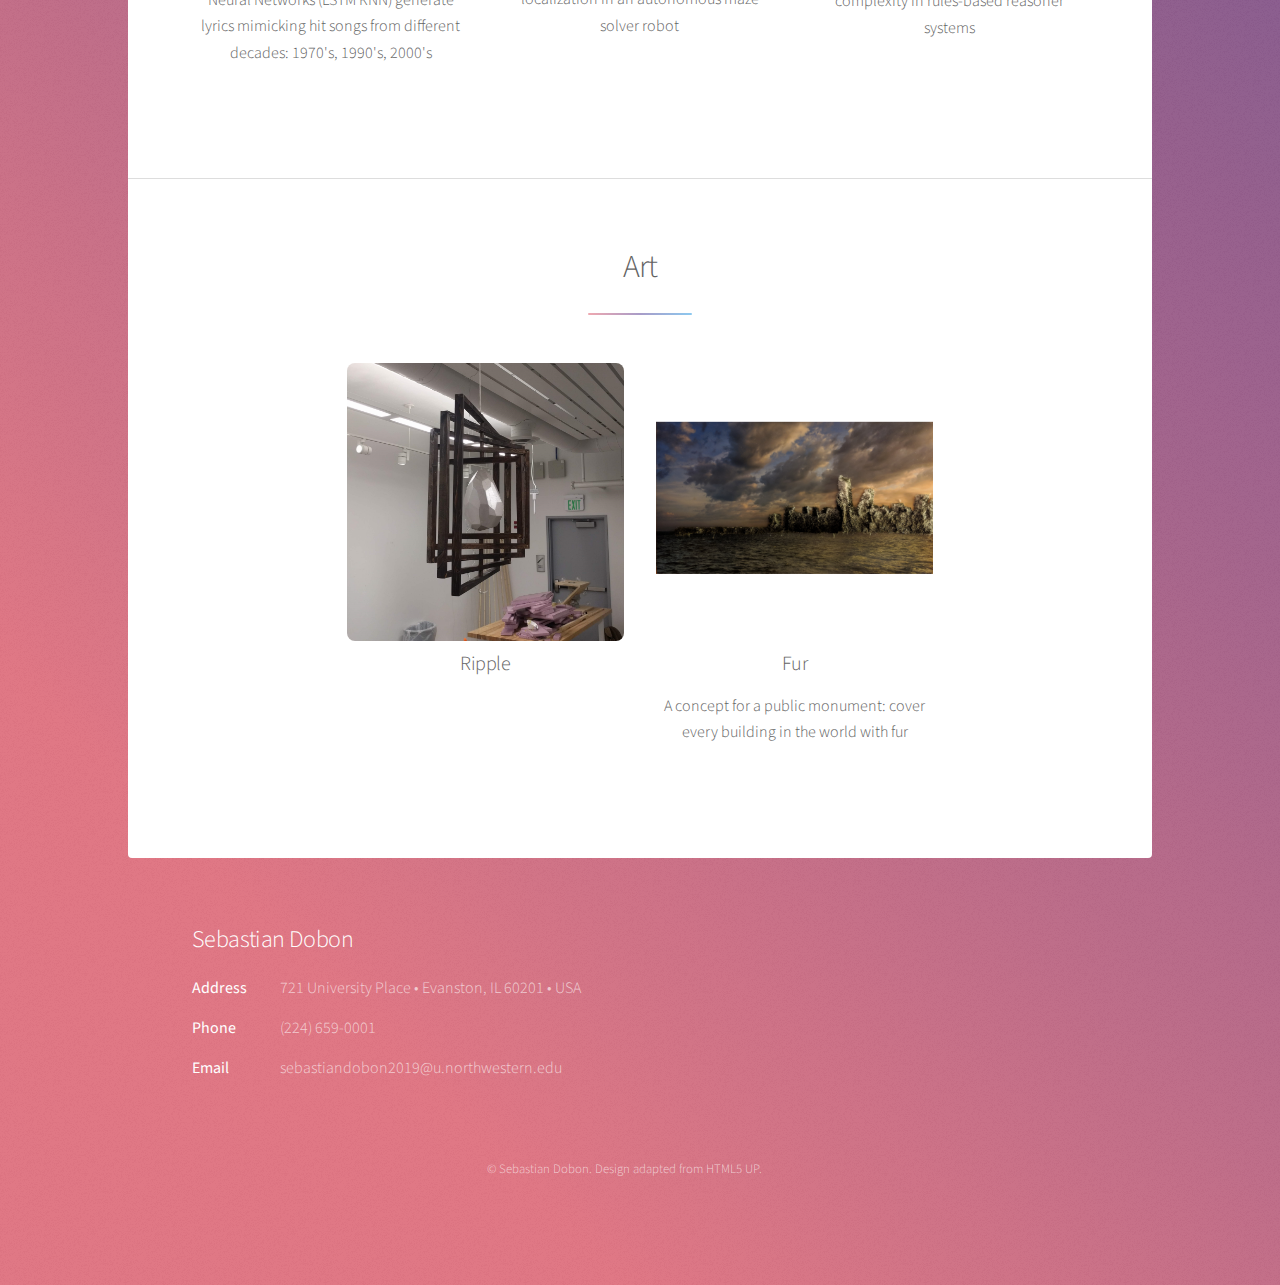
==== commit 7b3c56fb: "update text" ====
--- a/index.html
+++ b/index.html
@@ -28,7 +28,7 @@
 					<header id="header" class="alt">
 						<span><img class="headshot" src="images/20230322-DSC00016.jpg" alt="" style="width: 25%"/></span>
 						<h1>Sebastian Dobon</h1>
-						<p>Hi, I'm Sebastian. I'm currently working as a Software Engineer at Verily, building a infrastructure for ML projects. I'm a lover of neuroscience, biology, history, art, and all things tech.</p>
+						<p>Hi, I'm Sebastian. I'm currently working as a Software Engineer at Verily, building infrastructure for ML efforts. I'm a lover of neuroscience, biology, music, art, and all things tech.</p>
 					</header>
 
 				<!-- Nav -->
@@ -128,7 +128,7 @@
 											<a href="images/art/ripple/cover.jpg">
 												<span><img class="image" src="images/art/ripple/cover.jpg" alt="" style="max-width: 100%"/></span>
 												<h3>Ripple</h3>
-												<p>Wood and Polystyrene</p>
+												<!-- <p>Wood and Polystyrene</p> -->
 											</a>
 										</li>
 										<li style="cursor: pointer">
@@ -138,13 +138,13 @@
 												<p>A concept for a public monument: cover every building in the world with fur</p>
 											</a>
 										</li>
-										<li style="cursor: pointer">
+										<!-- <li style="cursor: pointer">
 											<a href="images/art/bust/cover.jpg">
 												<span><img class="image" src="images/art/bust/cover.jpg" alt="" style="max-width: 100%"/></span>
 												<h3>Bust</h3>
 												<p>Cardboard</p>
 											</a>
-										</li>
+										</li> -->
 									</ul>
 									<!-- <footer class="major">
 										<ul class="actions special">
